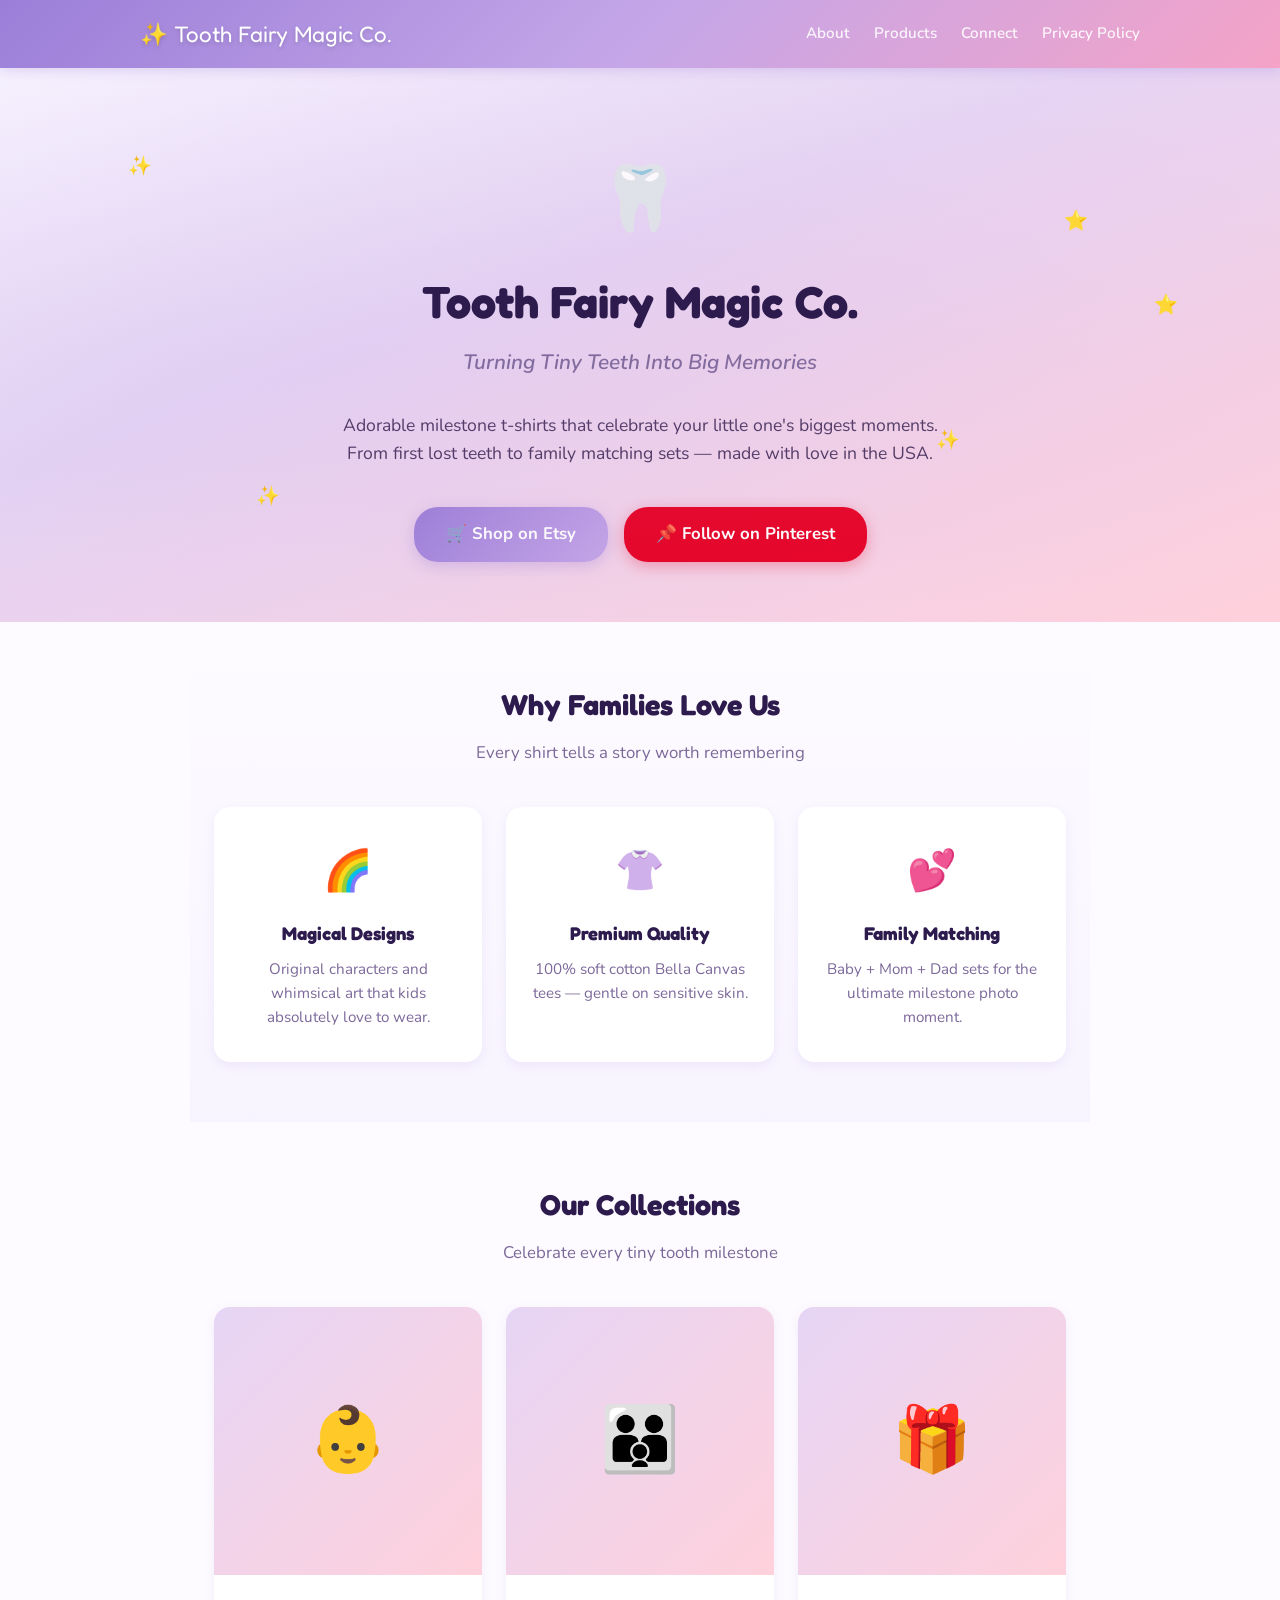
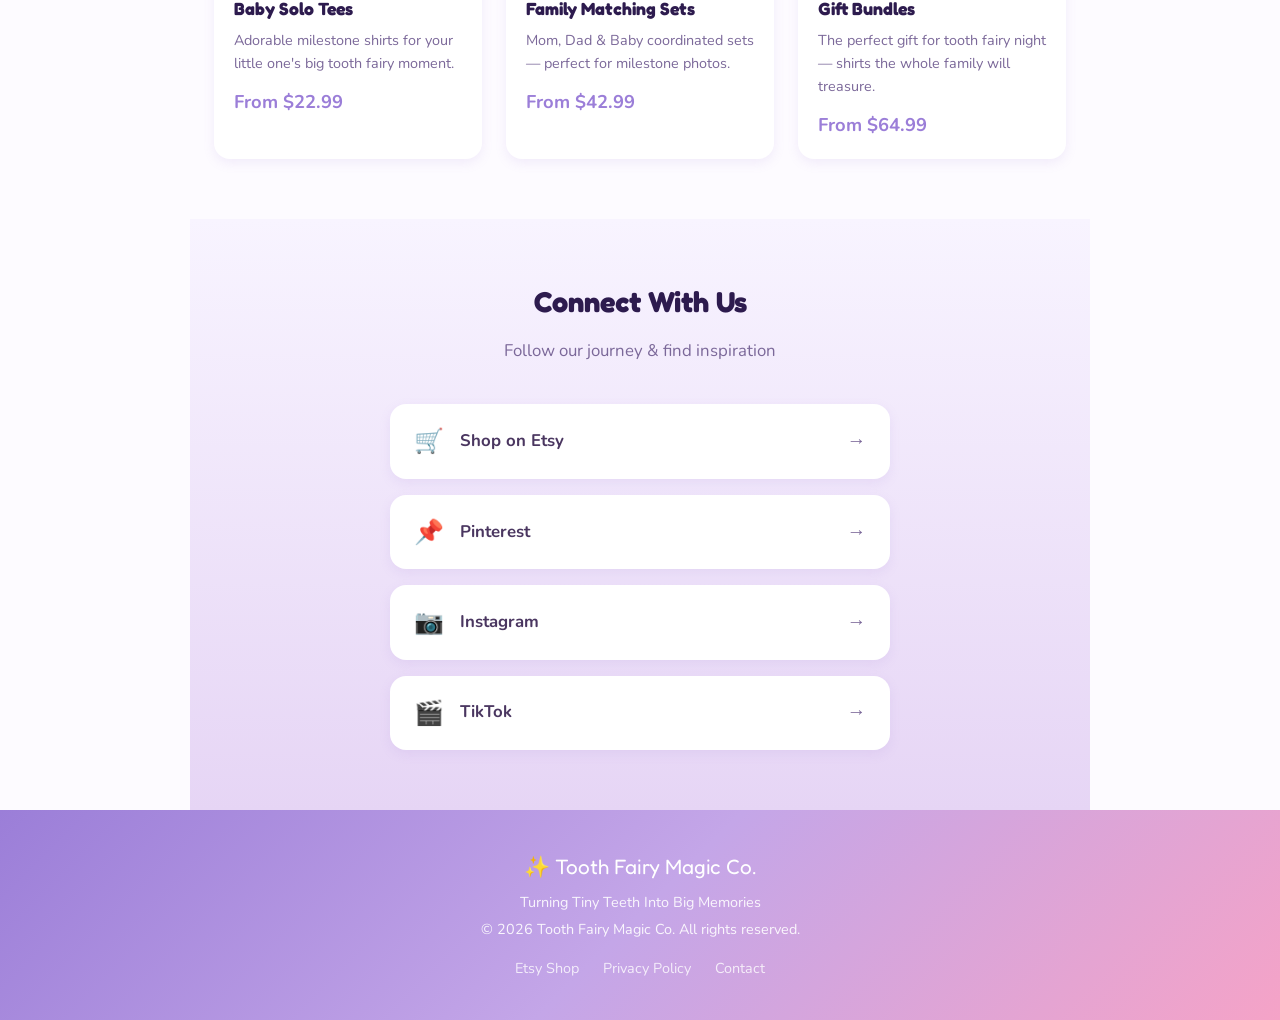
==== index.html @ 68971963 "Initial commit — TFMC website Landing page + privacy policies for Tooth Fairy Magic Co. Used for Pin" ====
<!DOCTYPE html>
<html lang="en">
<head>
  <meta charset="UTF-8">
  <meta name="viewport" content="width=device-width, initial-scale=1.0">
  <title>Tooth Fairy Magic Co. | Turning Tiny Teeth Into Big Memories</title>
  <meta name="description" content="Adorable baby milestone t-shirts for first lost tooth moments. Matching family sets available. Shop on Etsy!">
  <meta name="keywords" content="tooth fairy shirt, baby milestone, first lost tooth, kids t-shirt, matching family shirts">

  <!-- Open Graph for Pinterest & Social -->
  <meta property="og:title" content="Tooth Fairy Magic Co.">
  <meta property="og:description" content="Turning Tiny Teeth Into Big Memories. Adorable milestone t-shirts for babies & families.">
  <meta property="og:type" content="website">
  <meta property="og:url" content="https://victorialozano0.github.io/tooth_fairy_magic_co-app/">

  <!-- Pinterest verification (add your meta tag here when ready) -->
  <!-- <meta name="p:domain_verify" content="YOUR_PINTEREST_CODE"/> -->

  <link rel="preconnect" href="https://fonts.googleapis.com">
  <link rel="preconnect" href="https://fonts.gstatic.com" crossorigin>
  <link href="https://fonts.googleapis.com/css2?family=Fredoka+One&family=Nunito:wght@400;600;700&display=swap" rel="stylesheet">

  <style>
    /* ── VARIABLES ── */
    :root {
      --color-purple-1: #9B7ED8;
      --color-purple-2: #C4A6E8;
      --color-pink-1: #F5A3C7;
      --color-pink-2: #FFD1DC;
      --color-lavender: #E6D5F5;
      --color-mint: #B5EAD7;
      --color-gold: rgba(255, 215, 0, 0.6);
      --color-bg-main: #FDFBFF;
      --color-bg-panel: #F8F4FF;
      --color-text-heading: #2D1B4E;
      --color-text-body: #4A3660;
      --color-text-secondary: #7B6899;
      --shadow-md: 0 4px 12px rgba(155, 126, 216, 0.12);
      --shadow-lg: 0 8px 24px rgba(155, 126, 216, 0.15);
    }

    /* ── RESET & BASE ── */
    * { margin: 0; padding: 0; box-sizing: border-box; }
    html { scroll-behavior: smooth; }
    body {
      font-family: 'Nunito', -apple-system, BlinkMacSystemFont, 'Segoe UI', sans-serif;
      color: var(--color-text-body);
      background-color: var(--color-bg-main);
      line-height: 1.6;
      -webkit-font-smoothing: antialiased;
    }

    /* ── SPARKLE ANIMATION ── */
    @keyframes sparkle {
      0%, 100% { opacity: 0.4; transform: scale(1); }
      50% { opacity: 1; transform: scale(1.3); }
    }
    @keyframes float {
      0%, 100% { transform: translateY(0px); }
      50% { transform: translateY(-8px); }
    }
    @keyframes fadeInUp {
      from { opacity: 0; transform: translateY(30px); }
      to { opacity: 1; transform: translateY(0); }
    }

    /* ── HEADER ── */
    .header {
      background: linear-gradient(135deg, var(--color-purple-1) 0%, var(--color-purple-2) 50%, var(--color-pink-1) 100%);
      padding: 16px 24px;
      position: sticky;
      top: 0;
      z-index: 100;
      box-shadow: 0 2px 12px rgba(155, 126, 216, 0.3);
    }
    .header-inner {
      max-width: 1000px;
      margin: 0 auto;
      display: flex;
      align-items: center;
      justify-content: space-between;
    }
    .logo {
      font-family: 'Fredoka One', cursive;
      font-size: 1.4rem;
      color: white;
      text-decoration: none;
      text-shadow: 0 2px 4px rgba(0, 0, 0, 0.15);
    }
    .nav-links {
      display: flex;
      gap: 24px;
      list-style: none;
    }
    .nav-links a {
      color: rgba(255, 255, 255, 0.9);
      text-decoration: none;
      font-weight: 600;
      font-size: 0.95rem;
      transition: color 0.2s;
    }
    .nav-links a:hover { color: white; }

    /* ── HERO ── */
    .hero {
      background: linear-gradient(160deg, var(--color-bg-panel) 0%, var(--color-lavender) 40%, var(--color-pink-2) 100%);
      text-align: center;
      padding: 80px 24px 60px;
      position: relative;
      overflow: hidden;
    }
    .hero::before {
      content: '';
      position: absolute;
      top: -50%;
      left: -50%;
      width: 200%;
      height: 200%;
      background: radial-gradient(ellipse at 30% 50%, rgba(155, 126, 216, 0.08) 0%, transparent 50%),
                  radial-gradient(ellipse at 70% 50%, rgba(245, 163, 199, 0.08) 0%, transparent 50%);
      pointer-events: none;
    }
    .hero-sparkles {
      position: absolute;
      top: 0;
      left: 0;
      width: 100%;
      height: 100%;
      pointer-events: none;
    }
    .sparkle {
      position: absolute;
      font-size: 1.2rem;
      animation: sparkle 2s ease-in-out infinite;
    }
    .sparkle:nth-child(1) { top: 15%; left: 10%; animation-delay: 0s; }
    .sparkle:nth-child(2) { top: 25%; right: 15%; animation-delay: 0.5s; }
    .sparkle:nth-child(3) { bottom: 20%; left: 20%; animation-delay: 1s; }
    .sparkle:nth-child(4) { top: 40%; right: 8%; animation-delay: 1.5s; }
    .sparkle:nth-child(5) { bottom: 30%; right: 25%; animation-delay: 0.3s; }

    .hero-icon {
      font-size: 4rem;
      animation: float 3s ease-in-out infinite;
      margin-bottom: 16px;
    }
    .hero h1 {
      font-family: 'Fredoka One', cursive;
      font-size: 2.8rem;
      color: var(--color-text-heading);
      margin-bottom: 8px;
      position: relative;
    }
    .hero .tagline {
      font-size: 1.3rem;
      color: var(--color-text-secondary);
      font-weight: 600;
      font-style: italic;
      margin-bottom: 32px;
    }
    .hero p.description {
      font-size: 1.1rem;
      color: var(--color-text-body);
      max-width: 600px;
      margin: 0 auto 40px;
    }

    /* ── BUTTONS ── */
    .btn {
      display: inline-flex;
      align-items: center;
      gap: 8px;
      padding: 14px 32px;
      border-radius: 24px;
      font-family: 'Nunito', sans-serif;
      font-weight: 700;
      font-size: 1.05rem;
      text-decoration: none;
      transition: all 0.25s ease;
      border: none;
      cursor: pointer;
    }
    .btn-primary {
      background: linear-gradient(135deg, var(--color-purple-1) 0%, var(--color-purple-2) 100%);
      color: white;
      box-shadow: 0 4px 15px rgba(155, 126, 216, 0.35);
    }
    .btn-primary:hover {
      transform: translateY(-2px);
      box-shadow: 0 6px 20px rgba(155, 126, 216, 0.45);
    }
    .btn-secondary {
      background: white;
      color: var(--color-purple-1);
      border: 2px solid var(--color-purple-2);
      box-shadow: var(--shadow-md);
    }
    .btn-secondary:hover {
      background: var(--color-bg-panel);
      transform: translateY(-2px);
    }
    .btn-pinterest {
      background: #E60023;
      color: white;
      box-shadow: 0 4px 15px rgba(230, 0, 35, 0.3);
    }
    .btn-pinterest:hover {
      background: #c4001d;
      transform: translateY(-2px);
    }
    .hero-buttons {
      display: flex;
      gap: 16px;
      justify-content: center;
      flex-wrap: wrap;
    }

    /* ── SECTIONS ── */
    .section {
      max-width: 900px;
      margin: 0 auto;
      padding: 60px 24px;
    }
    .section-title {
      font-family: 'Fredoka One', cursive;
      font-size: 1.8rem;
      color: var(--color-text-heading);
      text-align: center;
      margin-bottom: 12px;
    }
    .section-subtitle {
      text-align: center;
      color: var(--color-text-secondary);
      margin-bottom: 40px;
      font-size: 1.05rem;
    }

    /* ── ABOUT ── */
    .about {
      background: linear-gradient(180deg, var(--color-bg-main) 0%, var(--color-bg-panel) 100%);
    }
    .about-content {
      display: grid;
      grid-template-columns: repeat(auto-fit, minmax(250px, 1fr));
      gap: 24px;
    }
    .about-card {
      background: white;
      border-radius: 16px;
      padding: 32px 24px;
      text-align: center;
      box-shadow: var(--shadow-md);
      transition: transform 0.25s ease;
    }
    .about-card:hover { transform: translateY(-4px); }
    .about-card .icon {
      font-size: 2.5rem;
      margin-bottom: 16px;
      display: block;
    }
    .about-card h3 {
      font-family: 'Fredoka One', cursive;
      color: var(--color-text-heading);
      margin-bottom: 8px;
      font-size: 1.15rem;
    }
    .about-card p {
      color: var(--color-text-secondary);
      font-size: 0.95rem;
    }

    /* ── PRODUCTS ── */
    .products { background: var(--color-bg-main); }
    .product-grid {
      display: grid;
      grid-template-columns: repeat(auto-fit, minmax(260px, 1fr));
      gap: 24px;
    }
    .product-card {
      background: white;
      border-radius: 16px;
      overflow: hidden;
      box-shadow: var(--shadow-md);
      transition: all 0.25s ease;
    }
    .product-card:hover {
      transform: translateY(-4px);
      box-shadow: var(--shadow-lg);
    }
    .product-image {
      width: 100%;
      aspect-ratio: 1;
      background: linear-gradient(135deg, var(--color-lavender) 0%, var(--color-pink-2) 100%);
      display: flex;
      align-items: center;
      justify-content: center;
      font-size: 4rem;
    }
    .product-info {
      padding: 20px;
    }
    .product-info h3 {
      font-family: 'Fredoka One', cursive;
      color: var(--color-text-heading);
      margin-bottom: 6px;
      font-size: 1.1rem;
    }
    .product-info p {
      color: var(--color-text-secondary);
      font-size: 0.9rem;
      margin-bottom: 12px;
    }
    .product-price {
      font-weight: 700;
      color: var(--color-purple-1);
      font-size: 1.15rem;
    }

    /* ── LINKS / SOCIAL ── */
    .links {
      background: linear-gradient(180deg, var(--color-bg-panel) 0%, var(--color-lavender) 100%);
    }
    .links-grid {
      display: flex;
      flex-direction: column;
      gap: 16px;
      max-width: 500px;
      margin: 0 auto;
    }
    .link-card {
      display: flex;
      align-items: center;
      gap: 16px;
      background: white;
      padding: 18px 24px;
      border-radius: 16px;
      text-decoration: none;
      color: var(--color-text-body);
      font-weight: 700;
      box-shadow: var(--shadow-md);
      transition: all 0.25s ease;
      font-size: 1.05rem;
    }
    .link-card:hover {
      transform: translateY(-3px) scale(1.01);
      box-shadow: var(--shadow-lg);
    }
    .link-card .link-icon { font-size: 1.5rem; }
    .link-card .link-arrow {
      margin-left: auto;
      color: var(--color-text-secondary);
      font-size: 1.2rem;
    }

    /* ── FOOTER ── */
    .footer {
      background: linear-gradient(135deg, var(--color-purple-1) 0%, var(--color-purple-2) 50%, var(--color-pink-1) 100%);
      color: rgba(255, 255, 255, 0.9);
      text-align: center;
      padding: 40px 24px;
    }
    .footer .logo-footer {
      font-family: 'Fredoka One', cursive;
      font-size: 1.3rem;
      color: white;
      margin-bottom: 8px;
    }
    .footer p { font-size: 0.9rem; margin-bottom: 4px; }
    .footer-links {
      margin-top: 16px;
      display: flex;
      gap: 24px;
      justify-content: center;
    }
    .footer-links a {
      color: rgba(255, 255, 255, 0.8);
      text-decoration: none;
      font-size: 0.9rem;
      transition: color 0.2s;
    }
    .footer-links a:hover { color: white; }

    /* ── RESPONSIVE ── */
    @media (max-width: 768px) {
      .hero h1 { font-size: 2rem; }
      .hero .tagline { font-size: 1.1rem; }
      .hero { padding: 60px 20px 40px; }
      .section { padding: 40px 20px; }
      .nav-links { gap: 16px; }
      .nav-links a { font-size: 0.85rem; }
      .logo { font-size: 1.15rem; }
      .hero-buttons { flex-direction: column; align-items: center; }
    }
    @media (max-width: 480px) {
      .hero h1 { font-size: 1.6rem; }
      .nav-links { display: none; }
      .section-title { font-size: 1.5rem; }
    }
  </style>
</head>
<body>

  <!-- HEADER -->
  <header class="header">
    <div class="header-inner">
      <a href="#" class="logo">&#10024; Tooth Fairy Magic Co.</a>
      <nav>
        <ul class="nav-links">
          <li><a href="#about">About</a></li>
          <li><a href="#products">Products</a></li>
          <li><a href="#links">Connect</a></li>
          <li><a href="privacy-policy.html">Privacy Policy</a></li>
        </ul>
      </nav>
    </div>
  </header>

  <!-- HERO -->
  <section class="hero">
    <div class="hero-sparkles">
      <span class="sparkle">&#10024;</span>
      <span class="sparkle">&#11088;</span>
      <span class="sparkle">&#10024;</span>
      <span class="sparkle">&#11088;</span>
      <span class="sparkle">&#10024;</span>
    </div>
    <div class="hero-icon">&#129463;</div>
    <h1>Tooth Fairy Magic Co.</h1>
    <p class="tagline">Turning Tiny Teeth Into Big Memories</p>
    <p class="description">
      Adorable milestone t-shirts that celebrate your little one's biggest moments.
      From first lost teeth to family matching sets &mdash; made with love in the USA.
    </p>
    <div class="hero-buttons">
      <a href="https://www.etsy.com/shop/ToothFairyMagicCo" target="_blank" rel="noopener" class="btn btn-primary">
        &#128722; Shop on Etsy
      </a>
      <a href="https://www.pinterest.com/toothfairymagic/" target="_blank" rel="noopener" class="btn btn-pinterest">
        &#128204; Follow on Pinterest
      </a>
    </div>
  </section>

  <!-- ABOUT -->
  <section id="about" class="section about">
    <h2 class="section-title">Why Families Love Us</h2>
    <p class="section-subtitle">Every shirt tells a story worth remembering</p>
    <div class="about-content">
      <div class="about-card">
        <span class="icon">&#127752;</span>
        <h3>Magical Designs</h3>
        <p>Original characters and whimsical art that kids absolutely love to wear.</p>
      </div>
      <div class="about-card">
        <span class="icon">&#128090;</span>
        <h3>Premium Quality</h3>
        <p>100% soft cotton Bella Canvas tees &mdash; gentle on sensitive skin.</p>
      </div>
      <div class="about-card">
        <span class="icon">&#128149;</span>
        <h3>Family Matching</h3>
        <p>Baby + Mom + Dad sets for the ultimate milestone photo moment.</p>
      </div>
    </div>
  </section>

  <!-- PRODUCTS -->
  <section id="products" class="section products">
    <h2 class="section-title">Our Collections</h2>
    <p class="section-subtitle">Celebrate every tiny tooth milestone</p>
    <div class="product-grid">
      <div class="product-card">
        <div class="product-image">&#128118;</div>
        <div class="product-info">
          <h3>Baby Solo Tees</h3>
          <p>Adorable milestone shirts for your little one's big tooth fairy moment.</p>
          <span class="product-price">From $22.99</span>
        </div>
      </div>
      <div class="product-card">
        <div class="product-image">&#128106;</div>
        <div class="product-info">
          <h3>Family Matching Sets</h3>
          <p>Mom, Dad & Baby coordinated sets &mdash; perfect for milestone photos.</p>
          <span class="product-price">From $42.99</span>
        </div>
      </div>
      <div class="product-card">
        <div class="product-image">&#127873;</div>
        <div class="product-info">
          <h3>Gift Bundles</h3>
          <p>The perfect gift for tooth fairy night &mdash; shirts the whole family will treasure.</p>
          <span class="product-price">From $64.99</span>
        </div>
      </div>
    </div>
  </section>

  <!-- LINKS -->
  <section id="links" class="section links">
    <h2 class="section-title">Connect With Us</h2>
    <p class="section-subtitle">Follow our journey &amp; find inspiration</p>
    <div class="links-grid">
      <a href="https://www.etsy.com/shop/ToothFairyMagicCo" target="_blank" rel="noopener" class="link-card">
        <span class="link-icon">&#128722;</span>
        Shop on Etsy
        <span class="link-arrow">&rarr;</span>
      </a>
      <a href="https://www.pinterest.com/toothfairymagic/" target="_blank" rel="noopener" class="link-card">
        <span class="link-icon">&#128204;</span>
        Pinterest
        <span class="link-arrow">&rarr;</span>
      </a>
      <a href="https://www.instagram.com/toothfairymagicco/" target="_blank" rel="noopener" class="link-card">
        <span class="link-icon">&#128247;</span>
        Instagram
        <span class="link-arrow">&rarr;</span>
      </a>
      <a href="https://www.tiktok.com/@toothfairymagicco" target="_blank" rel="noopener" class="link-card">
        <span class="link-icon">&#127916;</span>
        TikTok
        <span class="link-arrow">&rarr;</span>
      </a>
    </div>
  </section>

  <!-- FOOTER -->
  <footer class="footer">
    <div class="logo-footer">&#10024; Tooth Fairy Magic Co.</div>
    <p>Turning Tiny Teeth Into Big Memories</p>
    <p>&copy; 2026 Tooth Fairy Magic Co. All rights reserved.</p>
    <div class="footer-links">
      <a href="https://www.etsy.com/shop/ToothFairyMagicCo" target="_blank" rel="noopener">Etsy Shop</a>
      <a href="privacy-policy.html">Privacy Policy</a>
      <a href="mailto:toothfairymagicco@gmail.com">Contact</a>
    </div>
  </footer>

</body>
</html>
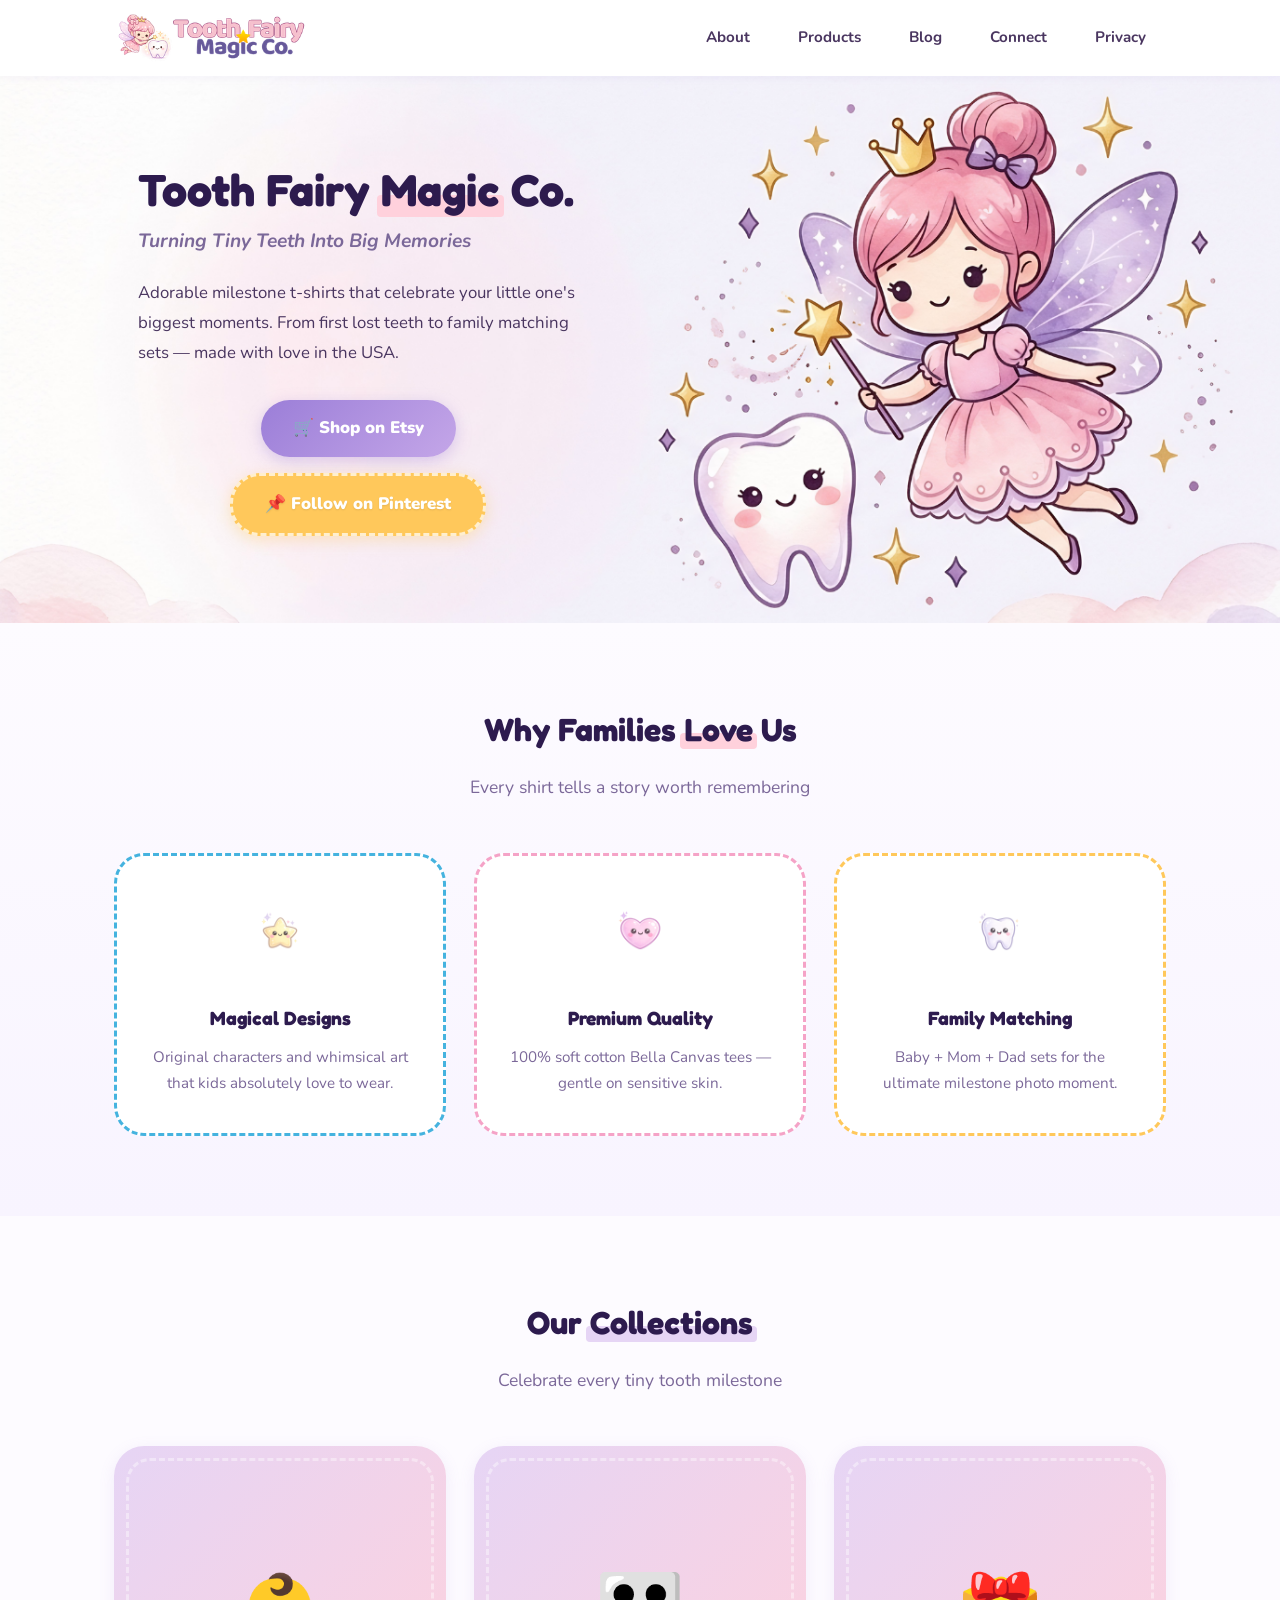
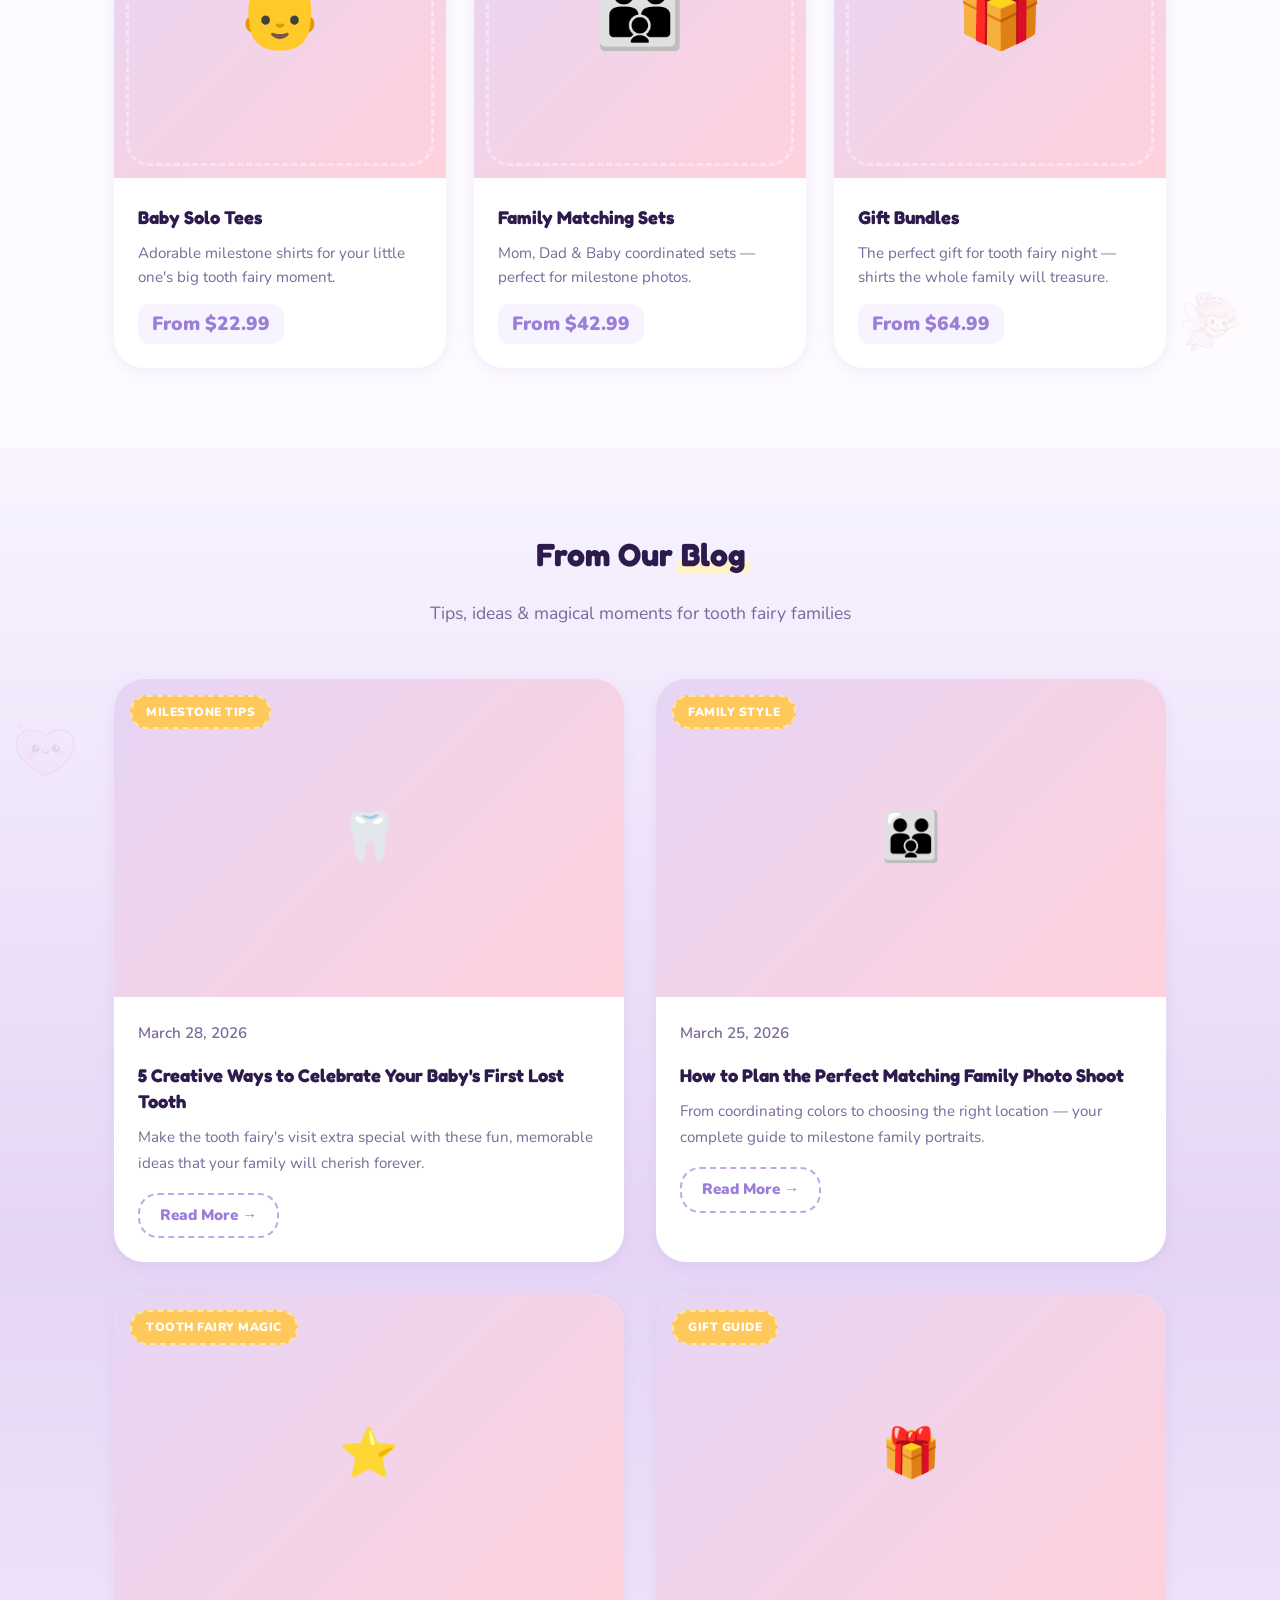
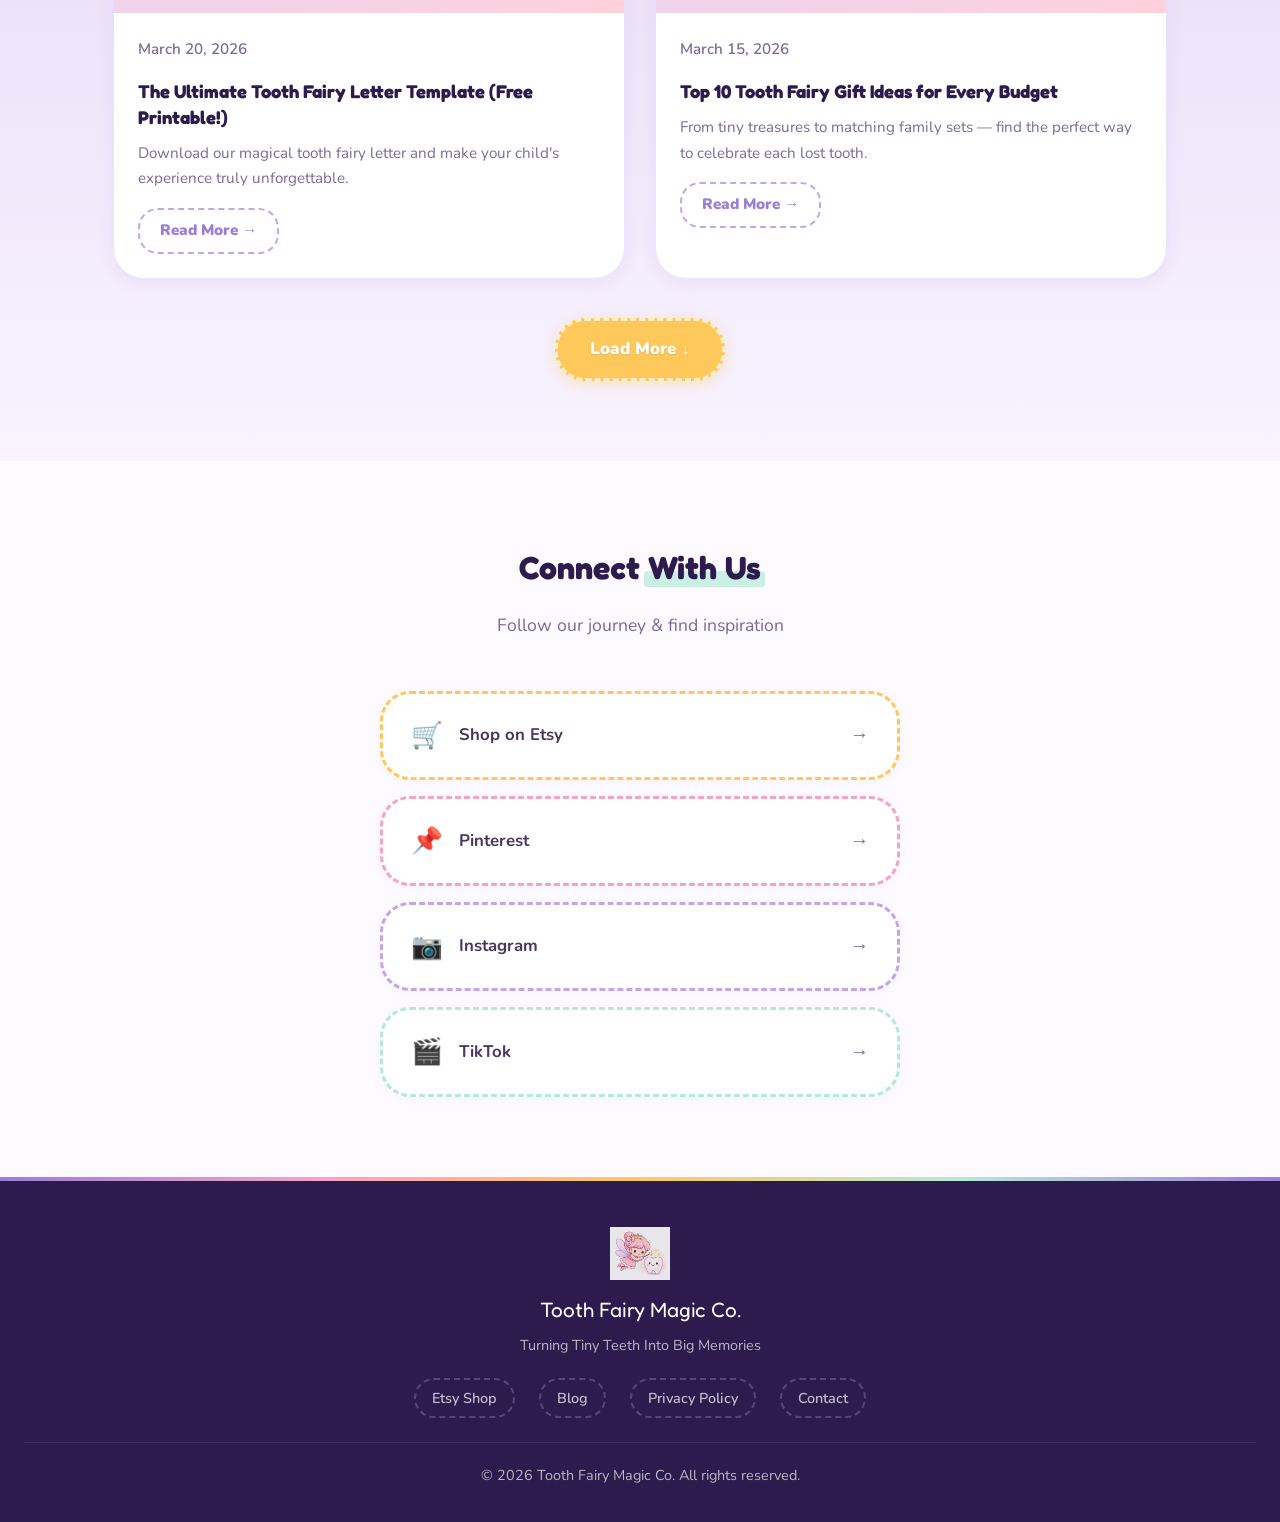
==== commit 65075fc7: "feat: rediseño v3 estilo LittleDino + blog + imágenes de marca - Hero banner kawaii generado con Gem" ====
--- a/index.html
+++ b/index.html
@@ -11,174 +11,254 @@
   <meta property="og:title" content="Tooth Fairy Magic Co.">
   <meta property="og:description" content="Turning Tiny Teeth Into Big Memories. Adorable milestone t-shirts for babies & families.">
   <meta property="og:type" content="website">
-  <meta property="og:url" content="https://victorialozano0.github.io/tooth_fairy_magic_co-app/">
+  <meta property="og:url" content="https://toothfairymagicco.github.io">
 
   <!-- Pinterest verification (add your meta tag here when ready) -->
   <!-- <meta name="p:domain_verify" content="YOUR_PINTEREST_CODE"/> -->
 
   <link rel="preconnect" href="https://fonts.googleapis.com">
   <link rel="preconnect" href="https://fonts.gstatic.com" crossorigin>
-  <link href="https://fonts.googleapis.com/css2?family=Fredoka+One&family=Nunito:wght@400;600;700&display=swap" rel="stylesheet">
+  <link href="https://fonts.googleapis.com/css2?family=Fredoka+One&family=Nunito:wght@400;600;700;900&display=swap" rel="stylesheet">
 
   <style>
-    /* ── VARIABLES ── */
+    /* ══════════════════════════════════════
+       VARIABLES
+    ══════════════════════════════════════ */
     :root {
       --color-purple-1: #9B7ED8;
       --color-purple-2: #C4A6E8;
+      --color-purple-light: #E6D5F5;
       --color-pink-1: #F5A3C7;
       --color-pink-2: #FFD1DC;
+      --color-pink-soft: #FFF0F5;
       --color-lavender: #E6D5F5;
       --color-mint: #B5EAD7;
-      --color-gold: rgba(255, 215, 0, 0.6);
+      --color-gold: #FFD700;
+      --color-gold-soft: #FFF3C4;
+      --color-yellow: #FFC85B;
+      --color-blue-soft: #45B3DF;
       --color-bg-main: #FDFBFF;
       --color-bg-panel: #F8F4FF;
       --color-text-heading: #2D1B4E;
       --color-text-body: #4A3660;
       --color-text-secondary: #7B6899;
-      --shadow-md: 0 4px 12px rgba(155, 126, 216, 0.12);
-      --shadow-lg: 0 8px 24px rgba(155, 126, 216, 0.15);
-    }
-
-    /* ── RESET & BASE ── */
+      --color-white: #ffffff;
+      --shadow-sm: 0 2px 8px rgba(155, 126, 216, 0.08);
+      --shadow-md: 0 4px 16px rgba(155, 126, 216, 0.12);
+      --shadow-lg: 0 8px 32px rgba(155, 126, 216, 0.18);
+      --radius-sm: 16px;
+      --radius-md: 24px;
+      --radius-lg: 30px;
+      --container: 1100px;
+      --transition: all 0.35s ease;
+    }
+
+    /* ══════════════════════════════════════
+       RESET & BASE
+    ══════════════════════════════════════ */
     * { margin: 0; padding: 0; box-sizing: border-box; }
     html { scroll-behavior: smooth; }
     body {
       font-family: 'Nunito', -apple-system, BlinkMacSystemFont, 'Segoe UI', sans-serif;
       color: var(--color-text-body);
       background-color: var(--color-bg-main);
-      line-height: 1.6;
+      line-height: 1.7;
       -webkit-font-smoothing: antialiased;
-    }
-
-    /* ── SPARKLE ANIMATION ── */
+      overflow-x: hidden;
+    }
+    img { max-width: 100%; height: auto; display: block; }
+    a { text-decoration: none; }
+
+    /* ══════════════════════════════════════
+       ANIMATIONS
+    ══════════════════════════════════════ */
     @keyframes sparkle {
-      0%, 100% { opacity: 0.4; transform: scale(1); }
-      50% { opacity: 1; transform: scale(1.3); }
+      0%, 100% { opacity: 0.3; transform: scale(1) rotate(0deg); }
+      50% { opacity: 1; transform: scale(1.4) rotate(15deg); }
     }
     @keyframes float {
       0%, 100% { transform: translateY(0px); }
-      50% { transform: translateY(-8px); }
+      50% { transform: translateY(-12px); }
+    }
+    @keyframes floatSlow {
+      0%, 100% { transform: translateY(0px) rotate(0deg); }
+      50% { transform: translateY(-20px) rotate(5deg); }
     }
     @keyframes fadeInUp {
-      from { opacity: 0; transform: translateY(30px); }
+      from { opacity: 0; transform: translateY(40px); }
       to { opacity: 1; transform: translateY(0); }
     }
-
-    /* ── HEADER ── */
+    @keyframes dashedRotate {
+      0% { stroke-dashoffset: 0; }
+      100% { stroke-dashoffset: -1000; }
+    }
+    @keyframes gentlePulse {
+      0%, 100% { transform: scale(1); }
+      50% { transform: scale(1.05); }
+    }
+
+    /* ══════════════════════════════════════
+       DASHED BORDER UTILITY (LittleDino style)
+    ══════════════════════════════════════ */
+    .dashed-border {
+      border: 3px dashed var(--color-purple-2);
+      border-radius: var(--radius-lg);
+    }
+    .dashed-border--pink { border-color: var(--color-pink-1); }
+    .dashed-border--gold { border-color: var(--color-yellow); }
+    .dashed-border--mint { border-color: var(--color-mint); }
+    .dashed-border--blue { border-color: var(--color-blue-soft); }
+
+    /* ══════════════════════════════════════
+       DECORATIVE FLOATING ELEMENTS
+    ══════════════════════════════════════ */
+    .floating-decor {
+      position: absolute;
+      pointer-events: none;
+      z-index: 1;
+      opacity: 0.15;
+    }
+    .floating-decor img {
+      width: 100%;
+      height: 100%;
+      object-fit: contain;
+    }
+
+    /* ══════════════════════════════════════
+       HEADER & NAV
+    ══════════════════════════════════════ */
     .header {
-      background: linear-gradient(135deg, var(--color-purple-1) 0%, var(--color-purple-2) 50%, var(--color-pink-1) 100%);
-      padding: 16px 24px;
+      background: var(--color-white);
+      padding: 0;
       position: sticky;
       top: 0;
       z-index: 100;
-      box-shadow: 0 2px 12px rgba(155, 126, 216, 0.3);
+      box-shadow: var(--shadow-sm);
     }
     .header-inner {
-      max-width: 1000px;
+      max-width: var(--container);
       margin: 0 auto;
       display: flex;
       align-items: center;
       justify-content: space-between;
-    }
-    .logo {
-      font-family: 'Fredoka One', cursive;
-      font-size: 1.4rem;
-      color: white;
+      padding: 12px 24px;
+    }
+    .logo-link {
+      display: flex;
+      align-items: center;
       text-decoration: none;
-      text-shadow: 0 2px 4px rgba(0, 0, 0, 0.15);
+    }
+    .logo-header-img {
+      height: 52px;
+      width: auto;
+      object-fit: contain;
     }
     .nav-links {
       display: flex;
-      gap: 24px;
+      gap: 8px;
       list-style: none;
+      align-items: center;
     }
     .nav-links a {
-      color: rgba(255, 255, 255, 0.9);
-      text-decoration: none;
-      font-weight: 600;
+      color: var(--color-text-body);
+      font-weight: 700;
       font-size: 0.95rem;
-      transition: color 0.2s;
-    }
-    .nav-links a:hover { color: white; }
-
-    /* ── HERO ── */
+      padding: 8px 18px;
+      border-radius: 20px;
+      border: 2px dashed transparent;
+      transition: var(--transition);
+    }
+    .nav-links a:hover {
+      color: var(--color-purple-1);
+      border-color: var(--color-purple-2);
+      background: var(--color-bg-panel);
+    }
+    .nav-links a.active {
+      color: var(--color-purple-1);
+      border-color: var(--color-purple-2);
+      background: var(--color-bg-panel);
+    }
+
+    /* Mobile menu toggle */
+    .menu-toggle {
+      display: none;
+      background: none;
+      border: none;
+      font-size: 1.6rem;
+      cursor: pointer;
+      color: var(--color-text-heading);
+      padding: 8px;
+    }
+
+    /* ══════════════════════════════════════
+       HERO — Banner con imagen asimétrica
+    ══════════════════════════════════════ */
     .hero {
-      background: linear-gradient(160deg, var(--color-bg-panel) 0%, var(--color-lavender) 40%, var(--color-pink-2) 100%);
-      text-align: center;
-      padding: 80px 24px 60px;
       position: relative;
       overflow: hidden;
     }
-    .hero::before {
-      content: '';
-      position: absolute;
-      top: -50%;
-      left: -50%;
-      width: 200%;
-      height: 200%;
-      background: radial-gradient(ellipse at 30% 50%, rgba(155, 126, 216, 0.08) 0%, transparent 50%),
-                  radial-gradient(ellipse at 70% 50%, rgba(245, 163, 199, 0.08) 0%, transparent 50%);
-      pointer-events: none;
-    }
-    .hero-sparkles {
+    .hero-banner-img {
+      width: 100%;
+      height: auto;
+      display: block;
+    }
+    .hero-content {
       position: absolute;
       top: 0;
       left: 0;
       width: 100%;
       height: 100%;
-      pointer-events: none;
-    }
-    .sparkle {
-      position: absolute;
-      font-size: 1.2rem;
-      animation: sparkle 2s ease-in-out infinite;
-    }
-    .sparkle:nth-child(1) { top: 15%; left: 10%; animation-delay: 0s; }
-    .sparkle:nth-child(2) { top: 25%; right: 15%; animation-delay: 0.5s; }
-    .sparkle:nth-child(3) { bottom: 20%; left: 20%; animation-delay: 1s; }
-    .sparkle:nth-child(4) { top: 40%; right: 8%; animation-delay: 1.5s; }
-    .sparkle:nth-child(5) { bottom: 30%; right: 25%; animation-delay: 0.3s; }
-
-    .hero-icon {
-      font-size: 4rem;
-      animation: float 3s ease-in-out infinite;
-      margin-bottom: 16px;
+      display: flex;
+      align-items: center;
+      z-index: 2;
+    }
+    .hero-content-inner {
+      max-width: var(--container);
+      margin: 0 auto;
+      padding: 40px 24px 40px 48px;
+      width: 100%;
+    }
+    .hero-text {
+      max-width: 440px;
     }
     .hero h1 {
       font-family: 'Fredoka One', cursive;
       font-size: 2.8rem;
       color: var(--color-text-heading);
       margin-bottom: 8px;
-      position: relative;
+      line-height: 1.2;
     }
     .hero .tagline {
-      font-size: 1.3rem;
+      font-size: 1.2rem;
       color: var(--color-text-secondary);
-      font-weight: 600;
+      font-weight: 700;
       font-style: italic;
+      margin-bottom: 20px;
+    }
+    .hero p.description {
+      font-size: 1.05rem;
+      color: var(--color-text-body);
       margin-bottom: 32px;
-    }
-    .hero p.description {
-      font-size: 1.1rem;
-      color: var(--color-text-body);
-      max-width: 600px;
-      margin: 0 auto 40px;
-    }
-
-    /* ── BUTTONS ── */
+      line-height: 1.8;
+    }
+
+    /* ══════════════════════════════════════
+       BUTTONS (LittleDino dashed style)
+    ══════════════════════════════════════ */
     .btn {
       display: inline-flex;
       align-items: center;
       gap: 8px;
       padding: 14px 32px;
-      border-radius: 24px;
+      border-radius: var(--radius-lg);
       font-family: 'Nunito', sans-serif;
-      font-weight: 700;
+      font-weight: 900;
       font-size: 1.05rem;
       text-decoration: none;
-      transition: all 0.25s ease;
+      transition: var(--transition);
       border: none;
       cursor: pointer;
+      position: relative;
     }
     .btn-primary {
       background: linear-gradient(135deg, var(--color-purple-1) 0%, var(--color-purple-2) 100%);
@@ -186,18 +266,31 @@
       box-shadow: 0 4px 15px rgba(155, 126, 216, 0.35);
     }
     .btn-primary:hover {
-      transform: translateY(-2px);
-      box-shadow: 0 6px 20px rgba(155, 126, 216, 0.45);
-    }
-    .btn-secondary {
-      background: white;
+      transform: translateY(-3px);
+      box-shadow: 0 8px 25px rgba(155, 126, 216, 0.45);
+    }
+    .btn-primary:active {
+      transform: translateY(-1px);
+    }
+    .btn-dashed {
+      background: var(--color-yellow);
+      color: var(--color-white);
+      border: 3px dashed rgba(255, 255, 255, 0.7);
+      box-shadow: 0 4px 15px rgba(255, 200, 91, 0.35);
+      text-shadow: 0 1px 2px rgba(0,0,0,0.1);
+    }
+    .btn-dashed:hover {
+      transform: translateY(-3px);
+      box-shadow: 0 8px 25px rgba(255, 200, 91, 0.45);
+    }
+    .btn-outline {
+      background: var(--color-white);
       color: var(--color-purple-1);
-      border: 2px solid var(--color-purple-2);
-      box-shadow: var(--shadow-md);
-    }
-    .btn-secondary:hover {
+      border: 3px dashed var(--color-purple-2);
+    }
+    .btn-outline:hover {
       background: var(--color-bg-panel);
-      transform: translateY(-2px);
+      transform: translateY(-3px);
     }
     .btn-pinterest {
       background: #E60023;
@@ -206,7 +299,7 @@
     }
     .btn-pinterest:hover {
       background: #c4001d;
-      transform: translateY(-2px);
+      transform: translateY(-3px);
     }
     .hero-buttons {
       display: flex;
@@ -215,76 +308,146 @@
       flex-wrap: wrap;
     }
 
-    /* ── SECTIONS ── */
+    /* ══════════════════════════════════════
+       SECTIONS
+    ══════════════════════════════════════ */
     .section {
-      max-width: 900px;
+      max-width: var(--container);
       margin: 0 auto;
-      padding: 60px 24px;
+      padding: 80px 24px;
+      position: relative;
+    }
+    .section-header {
+      text-align: center;
+      margin-bottom: 50px;
     }
     .section-title {
       font-family: 'Fredoka One', cursive;
-      font-size: 1.8rem;
+      font-size: 2rem;
       color: var(--color-text-heading);
-      text-align: center;
-      margin-bottom: 12px;
+      margin-bottom: 8px;
+      position: relative;
+      display: inline-block;
+    }
+
+    /* ══════════════════════════════════════
+       HIGHLIGHT — Scroll-triggered underline
+       (estilo LittleDino con animación al scroll)
+    ══════════════════════════════════════ */
+    .highlight {
+      position: relative;
+      display: inline;
+      z-index: 1;
+    }
+    .highlight::before {
+      content: '';
+      position: absolute;
+      bottom: 0;
+      left: -4px;
+      height: 40%;
+      width: 0;
+      border-radius: 4px;
+      background: var(--color-pink-2);
+      z-index: -1;
+      transition: width 0s;
+    }
+    /* Colores rotativos por seccion */
+    .highlight--pink::before { background: var(--color-pink-2); }
+    .highlight--purple::before { background: var(--color-lavender); }
+    .highlight--yellow::before { background: var(--color-gold-soft); }
+    .highlight--mint::before { background: rgba(181, 234, 215, 0.7); }
+
+    /* Cuando es visible en viewport → animar el width */
+    .highlight.visible::before {
+      width: calc(100% + 8px);
+      transition: width 0.8s cubic-bezier(0.22, 0.61, 0.36, 1);
     }
     .section-subtitle {
-      text-align: center;
       color: var(--color-text-secondary);
-      margin-bottom: 40px;
-      font-size: 1.05rem;
-    }
-
-    /* ── ABOUT ── */
-    .about {
+      font-size: 1.1rem;
+      margin-top: 8px;
+    }
+
+    /* ══════════════════════════════════════
+       ABOUT — Dashed border cards
+    ══════════════════════════════════════ */
+    .about-bg {
       background: linear-gradient(180deg, var(--color-bg-main) 0%, var(--color-bg-panel) 100%);
+      position: relative;
     }
     .about-content {
       display: grid;
-      grid-template-columns: repeat(auto-fit, minmax(250px, 1fr));
-      gap: 24px;
+      grid-template-columns: repeat(3, 1fr);
+      gap: 28px;
     }
     .about-card {
       background: white;
-      border-radius: 16px;
-      padding: 32px 24px;
+      border-radius: var(--radius-lg);
+      padding: 36px 28px;
       text-align: center;
-      box-shadow: var(--shadow-md);
-      transition: transform 0.25s ease;
-    }
-    .about-card:hover { transform: translateY(-4px); }
-    .about-card .icon {
-      font-size: 2.5rem;
+      transition: var(--transition);
+      position: relative;
+    }
+    .about-card:nth-child(1) { border: 3px dashed var(--color-blue-soft); }
+    .about-card:nth-child(2) { border: 3px dashed var(--color-pink-1); }
+    .about-card:nth-child(3) { border: 3px dashed var(--color-yellow); }
+
+    .about-card:hover {
+      transform: translateY(-8px);
+      box-shadow: var(--shadow-lg);
+    }
+    .about-card .card-icon {
+      width: 90px;
+      height: 90px;
+      margin: 0 auto 20px;
+      object-fit: contain;
+    }
+    .about-card .card-emoji {
+      font-size: 3rem;
       margin-bottom: 16px;
       display: block;
     }
     .about-card h3 {
       font-family: 'Fredoka One', cursive;
       color: var(--color-text-heading);
-      margin-bottom: 8px;
-      font-size: 1.15rem;
+      margin-bottom: 10px;
+      font-size: 1.2rem;
     }
     .about-card p {
       color: var(--color-text-secondary);
       font-size: 0.95rem;
-    }
-
-    /* ── PRODUCTS ── */
-    .products { background: var(--color-bg-main); }
+      line-height: 1.7;
+    }
+
+    /* ══════════════════════════════════════
+       PRODUCTS
+    ══════════════════════════════════════ */
+    .products-bg {
+      background: var(--color-bg-main);
+      position: relative;
+    }
+    .products-bg .decor-right {
+      position: absolute;
+      right: 0;
+      bottom: 10%;
+      width: 120px;
+      opacity: 0.12;
+      animation: floatSlow 9s ease-in-out infinite;
+    }
     .product-grid {
       display: grid;
-      grid-template-columns: repeat(auto-fit, minmax(260px, 1fr));
-      gap: 24px;
+      grid-template-columns: repeat(3, 1fr);
+      gap: 28px;
     }
     .product-card {
       background: white;
-      border-radius: 16px;
+      border-radius: var(--radius-lg);
       overflow: hidden;
       box-shadow: var(--shadow-md);
-      transition: all 0.25s ease;
+      transition: var(--transition);
     }
     .product-card:hover {
-      transform: translateY(-4px);
+      transform: translateY(-8px);
       box-shadow: var(--shadow-lg);
     }
     .product-image {
@@ -294,37 +457,158 @@
       display: flex;
       align-items: center;
       justify-content: center;
-      font-size: 4rem;
+      font-size: 4.5rem;
+      position: relative;
+      overflow: hidden;
+    }
+    .product-image::after {
+      content: '';
+      position: absolute;
+      inset: 12px;
+      border: 3px dashed rgba(255,255,255,0.4);
+      border-radius: var(--radius-md);
+      pointer-events: none;
     }
     .product-info {
-      padding: 20px;
+      padding: 24px;
     }
     .product-info h3 {
       font-family: 'Fredoka One', cursive;
       color: var(--color-text-heading);
-      margin-bottom: 6px;
-      font-size: 1.1rem;
+      margin-bottom: 8px;
+      font-size: 1.15rem;
     }
     .product-info p {
       color: var(--color-text-secondary);
-      font-size: 0.9rem;
-      margin-bottom: 12px;
+      font-size: 0.95rem;
+      margin-bottom: 14px;
+      line-height: 1.6;
     }
     .product-price {
-      font-weight: 700;
+      display: inline-block;
+      font-weight: 900;
       color: var(--color-purple-1);
+      font-size: 1.2rem;
+      background: var(--color-bg-panel);
+      padding: 4px 14px;
+      border-radius: 12px;
+    }
+
+    /* ══════════════════════════════════════
+       BLOG — 2 Column Grid
+    ══════════════════════════════════════ */
+    .blog-bg {
+      background: linear-gradient(180deg, var(--color-bg-panel) 0%, var(--color-lavender) 50%, var(--color-bg-panel) 100%);
+      position: relative;
+    }
+    .blog-bg .decor-left {
+      position: absolute;
+      left: 0;
+      top: 15%;
+      width: 90px;
+      opacity: 0.12;
+      animation: floatSlow 7s ease-in-out 1s infinite;
+    }
+    .blog-grid {
+      display: grid;
+      grid-template-columns: repeat(2, 1fr);
+      gap: 32px;
+    }
+    .blog-card {
+      background: white;
+      border-radius: var(--radius-lg);
+      overflow: hidden;
+      box-shadow: var(--shadow-md);
+      transition: var(--transition);
+    }
+    .blog-card:hover {
+      transform: translateY(-6px);
+      box-shadow: var(--shadow-lg);
+    }
+    .blog-card-image {
+      width: 100%;
+      aspect-ratio: 16/10;
+      background: linear-gradient(135deg, var(--color-lavender) 0%, var(--color-pink-2) 100%);
+      display: flex;
+      align-items: center;
+      justify-content: center;
+      font-size: 3rem;
+      position: relative;
+      overflow: hidden;
+    }
+    .blog-card-image img {
+      width: 100%;
+      height: 100%;
+      object-fit: cover;
+    }
+    .blog-card-category {
+      position: absolute;
+      top: 16px;
+      left: 16px;
+      background: var(--color-yellow);
+      color: white;
+      font-weight: 900;
+      font-size: 0.75rem;
+      padding: 5px 14px;
+      border-radius: 20px;
+      border: 2px dashed rgba(255,255,255,0.5);
+      text-transform: uppercase;
+      letter-spacing: 0.5px;
+    }
+    .blog-card-body {
+      padding: 24px;
+    }
+    .blog-card-date {
+      color: var(--color-text-secondary);
+      font-size: 0.85rem;
+      font-weight: 600;
+      margin-bottom: 8px;
+    }
+    .blog-card-body h3 {
+      font-family: 'Fredoka One', cursive;
+      color: var(--color-text-heading);
       font-size: 1.15rem;
-    }
-
-    /* ── LINKS / SOCIAL ── */
-    .links {
-      background: linear-gradient(180deg, var(--color-bg-panel) 0%, var(--color-lavender) 100%);
+      margin-bottom: 10px;
+      line-height: 1.4;
+    }
+    .blog-card-body p {
+      color: var(--color-text-secondary);
+      font-size: 0.95rem;
+      line-height: 1.7;
+      margin-bottom: 16px;
+    }
+    .blog-card-link {
+      display: inline-flex;
+      align-items: center;
+      gap: 6px;
+      color: var(--color-purple-1);
+      font-weight: 900;
+      font-size: 0.95rem;
+      border: 2px dashed var(--color-purple-2);
+      padding: 8px 20px;
+      border-radius: 20px;
+      transition: var(--transition);
+    }
+    .blog-card-link:hover {
+      background: var(--color-bg-panel);
+      color: var(--color-text-heading);
+    }
+    .blog-more {
+      text-align: center;
+      margin-top: 40px;
+    }
+
+    /* ══════════════════════════════════════
+       LINKS / SOCIAL
+    ══════════════════════════════════════ */
+    .links-bg {
+      background: var(--color-bg-main);
     }
     .links-grid {
       display: flex;
       flex-direction: column;
       gap: 16px;
-      max-width: 500px;
+      max-width: 520px;
       margin: 0 auto;
     }
     .link-card {
@@ -332,209 +616,405 @@
       align-items: center;
       gap: 16px;
       background: white;
-      padding: 18px 24px;
-      border-radius: 16px;
+      padding: 20px 28px;
+      border-radius: var(--radius-lg);
       text-decoration: none;
       color: var(--color-text-body);
       font-weight: 700;
-      box-shadow: var(--shadow-md);
-      transition: all 0.25s ease;
+      box-shadow: var(--shadow-sm);
+      transition: var(--transition);
       font-size: 1.05rem;
-    }
+      border: 3px dashed transparent;
+    }
+    .link-card:nth-child(1) { border-color: var(--color-yellow); }
+    .link-card:nth-child(2) { border-color: var(--color-pink-1); }
+    .link-card:nth-child(3) { border-color: var(--color-purple-2); }
+    .link-card:nth-child(4) { border-color: var(--color-mint); }
+
     .link-card:hover {
-      transform: translateY(-3px) scale(1.01);
+      transform: translateY(-4px) scale(1.01);
       box-shadow: var(--shadow-lg);
     }
-    .link-card .link-icon { font-size: 1.5rem; }
+    .link-card .link-icon { font-size: 1.6rem; }
     .link-card .link-arrow {
       margin-left: auto;
       color: var(--color-text-secondary);
       font-size: 1.2rem;
-    }
-
-    /* ── FOOTER ── */
+      transition: var(--transition);
+    }
+    .link-card:hover .link-arrow {
+      transform: translateX(4px);
+      color: var(--color-purple-1);
+    }
+
+    /* ══════════════════════════════════════
+       FOOTER
+    ══════════════════════════════════════ */
     .footer {
-      background: linear-gradient(135deg, var(--color-purple-1) 0%, var(--color-purple-2) 50%, var(--color-pink-1) 100%);
-      color: rgba(255, 255, 255, 0.9);
+      background: var(--color-text-heading);
+      color: rgba(255, 255, 255, 0.85);
       text-align: center;
-      padding: 40px 24px;
+      padding: 50px 24px 30px;
+      position: relative;
+    }
+    .footer::before {
+      content: '';
+      position: absolute;
+      top: 0;
+      left: 0;
+      right: 0;
+      height: 4px;
+      background: linear-gradient(90deg, var(--color-purple-1), var(--color-pink-1), var(--color-yellow), var(--color-mint), var(--color-purple-1));
+    }
+    .footer-logo {
+      width: 60px;
+      margin: 0 auto 12px;
+      opacity: 0.9;
     }
     .footer .logo-footer {
       font-family: 'Fredoka One', cursive;
       font-size: 1.3rem;
       color: white;
-      margin-bottom: 8px;
-    }
-    .footer p { font-size: 0.9rem; margin-bottom: 4px; }
+      margin-bottom: 6px;
+    }
+    .footer p {
+      font-size: 0.9rem;
+      margin-bottom: 4px;
+      opacity: 0.8;
+    }
     .footer-links {
-      margin-top: 16px;
+      margin-top: 20px;
       display: flex;
       gap: 24px;
       justify-content: center;
+      flex-wrap: wrap;
     }
     .footer-links a {
-      color: rgba(255, 255, 255, 0.8);
+      color: rgba(255, 255, 255, 0.7);
       text-decoration: none;
       font-size: 0.9rem;
-      transition: color 0.2s;
-    }
-    .footer-links a:hover { color: white; }
-
-    /* ── RESPONSIVE ── */
+      font-weight: 600;
+      padding: 6px 16px;
+      border: 2px dashed rgba(255,255,255,0.2);
+      border-radius: 20px;
+      transition: var(--transition);
+    }
+    .footer-links a:hover {
+      color: white;
+      border-color: rgba(255,255,255,0.5);
+    }
+    .footer-copyright {
+      margin-top: 24px;
+      padding-top: 20px;
+      border-top: 1px solid rgba(255,255,255,0.1);
+      font-size: 0.85rem;
+      opacity: 0.6;
+    }
+
+    /* ══════════════════════════════════════
+       RESPONSIVE
+    ══════════════════════════════════════ */
+    @media (max-width: 900px) {
+      .about-content,
+      .product-grid {
+        grid-template-columns: repeat(2, 1fr);
+      }
+      .blog-grid {
+        grid-template-columns: 1fr;
+      }
+    }
     @media (max-width: 768px) {
       .hero h1 { font-size: 2rem; }
-      .hero .tagline { font-size: 1.1rem; }
-      .hero { padding: 60px 20px 40px; }
-      .section { padding: 40px 20px; }
-      .nav-links { gap: 16px; }
-      .nav-links a { font-size: 0.85rem; }
-      .logo { font-size: 1.15rem; }
-      .hero-buttons { flex-direction: column; align-items: center; }
+      .hero .tagline { font-size: 1rem; }
+      .hero-content-inner { padding: 30px 20px; }
+      .hero-text { max-width: 50%; }
+      .section { padding: 50px 20px; }
+      .section-title { font-size: 1.7rem; }
+      .nav-links { display: none; }
+      .nav-links.open {
+        display: flex;
+        flex-direction: column;
+        position: absolute;
+        top: 100%;
+        left: 0;
+        right: 0;
+        background: white;
+        padding: 16px;
+        box-shadow: var(--shadow-md);
+        gap: 4px;
+      }
+      .menu-toggle { display: block; }
+      .about-content,
+      .product-grid {
+        grid-template-columns: 1fr;
+      }
+      .hero-buttons { flex-direction: column; align-items: stretch; }
     }
     @media (max-width: 480px) {
-      .hero h1 { font-size: 1.6rem; }
-      .nav-links { display: none; }
-      .section-title { font-size: 1.5rem; }
+      .hero h1 { font-size: 1.5rem; }
+      .hero-text { max-width: 60%; }
+      .hero p.description { display: none; }
+      .btn { padding: 10px 20px; font-size: 0.9rem; }
+      .section-title { font-size: 1.4rem; }
+      .blog-grid { gap: 20px; }
     }
   </style>
 </head>
 <body>
 
-  <!-- HEADER -->
+  <!-- ═══════════ HEADER ═══════════ -->
   <header class="header">
     <div class="header-inner">
-      <a href="#" class="logo">&#10024; Tooth Fairy Magic Co.</a>
+      <a href="#" class="logo-link">
+        <img src="images/logo-header.png" alt="Tooth Fairy Magic Co." class="logo-header-img">
+      </a>
+      <button class="menu-toggle" onclick="document.querySelector('.nav-links').classList.toggle('open')" aria-label="Menu">&#9776;</button>
       <nav>
         <ul class="nav-links">
           <li><a href="#about">About</a></li>
           <li><a href="#products">Products</a></li>
+          <li><a href="#blog">Blog</a></li>
           <li><a href="#links">Connect</a></li>
-          <li><a href="privacy-policy.html">Privacy Policy</a></li>
+          <li><a href="privacy-policy.html">Privacy</a></li>
         </ul>
       </nav>
     </div>
   </header>
 
-  <!-- HERO -->
+  <!-- ═══════════ HERO ═══════════ -->
   <section class="hero">
-    <div class="hero-sparkles">
-      <span class="sparkle">&#10024;</span>
-      <span class="sparkle">&#11088;</span>
-      <span class="sparkle">&#10024;</span>
-      <span class="sparkle">&#11088;</span>
-      <span class="sparkle">&#10024;</span>
-    </div>
-    <div class="hero-icon">&#129463;</div>
-    <h1>Tooth Fairy Magic Co.</h1>
-    <p class="tagline">Turning Tiny Teeth Into Big Memories</p>
-    <p class="description">
-      Adorable milestone t-shirts that celebrate your little one's biggest moments.
-      From first lost teeth to family matching sets &mdash; made with love in the USA.
-    </p>
-    <div class="hero-buttons">
-      <a href="https://www.etsy.com/shop/ToothFairyMagicCo" target="_blank" rel="noopener" class="btn btn-primary">
-        &#128722; Shop on Etsy
-      </a>
-      <a href="https://www.pinterest.com/toothfairymagic/" target="_blank" rel="noopener" class="btn btn-pinterest">
-        &#128204; Follow on Pinterest
-      </a>
-    </div>
-  </section>
-
-  <!-- ABOUT -->
-  <section id="about" class="section about">
-    <h2 class="section-title">Why Families Love Us</h2>
-    <p class="section-subtitle">Every shirt tells a story worth remembering</p>
-    <div class="about-content">
-      <div class="about-card">
-        <span class="icon">&#127752;</span>
-        <h3>Magical Designs</h3>
-        <p>Original characters and whimsical art that kids absolutely love to wear.</p>
+    <img src="images/hero-banner.png" alt="Tooth Fairy Magic Co. Banner" class="hero-banner-img">
+    <div class="hero-content">
+      <div class="hero-content-inner">
+      <div class="hero-text">
+        <h1>Tooth Fairy <span class="highlight highlight--pink">Magic</span> Co.</h1>
+        <p class="tagline">Turning Tiny Teeth Into Big Memories</p>
+        <p class="description">
+          Adorable milestone t-shirts that celebrate your little one's biggest moments.
+          From first lost teeth to family matching sets &mdash; made with love in the USA.
+        </p>
+        <div class="hero-buttons">
+          <a href="https://www.etsy.com/shop/ToothFairyMagicCo" target="_blank" rel="noopener" class="btn btn-primary">
+            &#128722; Shop on Etsy
+          </a>
+          <a href="https://www.pinterest.com/toothfairymagic/" target="_blank" rel="noopener" class="btn btn-dashed">
+            &#128204; Follow on Pinterest
+          </a>
+        </div>
       </div>
-      <div class="about-card">
-        <span class="icon">&#128090;</span>
-        <h3>Premium Quality</h3>
-        <p>100% soft cotton Bella Canvas tees &mdash; gentle on sensitive skin.</p>
-      </div>
-      <div class="about-card">
-        <span class="icon">&#128149;</span>
-        <h3>Family Matching</h3>
-        <p>Baby + Mom + Dad sets for the ultimate milestone photo moment.</p>
       </div>
     </div>
   </section>
 
-  <!-- PRODUCTS -->
-  <section id="products" class="section products">
-    <h2 class="section-title">Our Collections</h2>
-    <p class="section-subtitle">Celebrate every tiny tooth milestone</p>
-    <div class="product-grid">
-      <div class="product-card">
-        <div class="product-image">&#128118;</div>
-        <div class="product-info">
-          <h3>Baby Solo Tees</h3>
-          <p>Adorable milestone shirts for your little one's big tooth fairy moment.</p>
-          <span class="product-price">From $22.99</span>
+  <!-- ═══════════ ABOUT ═══════════ -->
+  <div class="about-bg">
+    <section id="about" class="section">
+      <div class="section-header">
+        <h2 class="section-title">Why Families <span class="highlight highlight--pink">Love</span> Us</h2>
+        <p class="section-subtitle">Every shirt tells a story worth remembering</p>
+      </div>
+      <div class="about-content">
+        <div class="about-card">
+          <img src="images/star-kawaii.png" alt="Magical Designs" class="card-icon">
+          <h3>Magical Designs</h3>
+          <p>Original characters and whimsical art that kids absolutely love to wear.</p>
+        </div>
+        <div class="about-card">
+          <img src="images/heart-kawaii.png" alt="Premium Quality" class="card-icon">
+          <h3>Premium Quality</h3>
+          <p>100% soft cotton Bella Canvas tees &mdash; gentle on sensitive skin.</p>
+        </div>
+        <div class="about-card">
+          <img src="images/tooth-kawaii.png" alt="Family Matching" class="card-icon">
+          <h3>Family Matching</h3>
+          <p>Baby + Mom + Dad sets for the ultimate milestone photo moment.</p>
         </div>
       </div>
-      <div class="product-card">
-        <div class="product-image">&#128106;</div>
-        <div class="product-info">
-          <h3>Family Matching Sets</h3>
-          <p>Mom, Dad & Baby coordinated sets &mdash; perfect for milestone photos.</p>
-          <span class="product-price">From $42.99</span>
+    </section>
+  </div>
+
+  <!-- ═══════════ PRODUCTS ═══════════ -->
+  <div class="products-bg">
+    <img src="images/fairy-wand.png" alt="" class="decor-right" aria-hidden="true">
+    <section id="products" class="section">
+      <div class="section-header">
+        <h2 class="section-title">Our <span class="highlight highlight--purple">Collections</span></h2>
+        <p class="section-subtitle">Celebrate every tiny tooth milestone</p>
+      </div>
+      <div class="product-grid">
+        <div class="product-card">
+          <div class="product-image">&#128118;</div>
+          <div class="product-info">
+            <h3>Baby Solo Tees</h3>
+            <p>Adorable milestone shirts for your little one's big tooth fairy moment.</p>
+            <span class="product-price">From $22.99</span>
+          </div>
+        </div>
+        <div class="product-card">
+          <div class="product-image">&#128106;</div>
+          <div class="product-info">
+            <h3>Family Matching Sets</h3>
+            <p>Mom, Dad &amp; Baby coordinated sets &mdash; perfect for milestone photos.</p>
+            <span class="product-price">From $42.99</span>
+          </div>
+        </div>
+        <div class="product-card">
+          <div class="product-image">&#127873;</div>
+          <div class="product-info">
+            <h3>Gift Bundles</h3>
+            <p>The perfect gift for tooth fairy night &mdash; shirts the whole family will treasure.</p>
+            <span class="product-price">From $64.99</span>
+          </div>
         </div>
       </div>
-      <div class="product-card">
-        <div class="product-image">&#127873;</div>
-        <div class="product-info">
-          <h3>Gift Bundles</h3>
-          <p>The perfect gift for tooth fairy night &mdash; shirts the whole family will treasure.</p>
-          <span class="product-price">From $64.99</span>
-        </div>
+    </section>
+  </div>
+
+  <!-- ═══════════ BLOG ═══════════ -->
+  <div class="blog-bg">
+    <img src="images/heart-kawaii.png" alt="" class="decor-left" aria-hidden="true">
+    <section id="blog" class="section">
+      <div class="section-header">
+        <h2 class="section-title">From Our <span class="highlight highlight--yellow">Blog</span></h2>
+        <p class="section-subtitle">Tips, ideas &amp; magical moments for tooth fairy families</p>
       </div>
-    </div>
-  </section>
-
-  <!-- LINKS -->
-  <section id="links" class="section links">
-    <h2 class="section-title">Connect With Us</h2>
-    <p class="section-subtitle">Follow our journey &amp; find inspiration</p>
-    <div class="links-grid">
-      <a href="https://www.etsy.com/shop/ToothFairyMagicCo" target="_blank" rel="noopener" class="link-card">
-        <span class="link-icon">&#128722;</span>
-        Shop on Etsy
-        <span class="link-arrow">&rarr;</span>
-      </a>
-      <a href="https://www.pinterest.com/toothfairymagic/" target="_blank" rel="noopener" class="link-card">
-        <span class="link-icon">&#128204;</span>
-        Pinterest
-        <span class="link-arrow">&rarr;</span>
-      </a>
-      <a href="https://www.instagram.com/toothfairymagicco/" target="_blank" rel="noopener" class="link-card">
-        <span class="link-icon">&#128247;</span>
-        Instagram
-        <span class="link-arrow">&rarr;</span>
-      </a>
-      <a href="https://www.tiktok.com/@toothfairymagicco" target="_blank" rel="noopener" class="link-card">
-        <span class="link-icon">&#127916;</span>
-        TikTok
-        <span class="link-arrow">&rarr;</span>
-      </a>
-    </div>
-  </section>
-
-  <!-- FOOTER -->
+      <div class="blog-grid">
+        <article class="blog-card">
+          <div class="blog-card-image">
+            <span class="blog-card-category">Milestone Tips</span>
+            &#129463;
+          </div>
+          <div class="blog-card-body">
+            <p class="blog-card-date">March 28, 2026</p>
+            <h3>5 Creative Ways to Celebrate Your Baby's First Lost Tooth</h3>
+            <p>Make the tooth fairy's visit extra special with these fun, memorable ideas that your family will cherish forever.</p>
+            <a href="#" class="blog-card-link">Read More &#8594;</a>
+          </div>
+        </article>
+        <article class="blog-card">
+          <div class="blog-card-image">
+            <span class="blog-card-category">Family Style</span>
+            &#128106;
+          </div>
+          <div class="blog-card-body">
+            <p class="blog-card-date">March 25, 2026</p>
+            <h3>How to Plan the Perfect Matching Family Photo Shoot</h3>
+            <p>From coordinating colors to choosing the right location &mdash; your complete guide to milestone family portraits.</p>
+            <a href="#" class="blog-card-link">Read More &#8594;</a>
+          </div>
+        </article>
+        <article class="blog-card">
+          <div class="blog-card-image">
+            <span class="blog-card-category">Tooth Fairy Magic</span>
+            &#11088;
+          </div>
+          <div class="blog-card-body">
+            <p class="blog-card-date">March 20, 2026</p>
+            <h3>The Ultimate Tooth Fairy Letter Template (Free Printable!)</h3>
+            <p>Download our magical tooth fairy letter and make your child's experience truly unforgettable.</p>
+            <a href="#" class="blog-card-link">Read More &#8594;</a>
+          </div>
+        </article>
+        <article class="blog-card">
+          <div class="blog-card-image">
+            <span class="blog-card-category">Gift Guide</span>
+            &#127873;
+          </div>
+          <div class="blog-card-body">
+            <p class="blog-card-date">March 15, 2026</p>
+            <h3>Top 10 Tooth Fairy Gift Ideas for Every Budget</h3>
+            <p>From tiny treasures to matching family sets &mdash; find the perfect way to celebrate each lost tooth.</p>
+            <a href="#" class="blog-card-link">Read More &#8594;</a>
+          </div>
+        </article>
+      </div>
+      <div class="blog-more">
+        <a href="#" class="btn btn-dashed">Load More &#8595;</a>
+      </div>
+    </section>
+  </div>
+
+  <!-- ═══════════ CONNECT ═══════════ -->
+  <div class="links-bg">
+    <section id="links" class="section">
+      <div class="section-header">
+        <h2 class="section-title">Connect <span class="highlight highlight--mint">With Us</span></h2>
+        <p class="section-subtitle">Follow our journey &amp; find inspiration</p>
+      </div>
+      <div class="links-grid">
+        <a href="https://www.etsy.com/shop/ToothFairyMagicCo" target="_blank" rel="noopener" class="link-card">
+          <span class="link-icon">&#128722;</span>
+          Shop on Etsy
+          <span class="link-arrow">&#8594;</span>
+        </a>
+        <a href="https://www.pinterest.com/toothfairymagic/" target="_blank" rel="noopener" class="link-card">
+          <span class="link-icon">&#128204;</span>
+          Pinterest
+          <span class="link-arrow">&#8594;</span>
+        </a>
+        <a href="https://www.instagram.com/toothfairymagicco/" target="_blank" rel="noopener" class="link-card">
+          <span class="link-icon">&#128247;</span>
+          Instagram
+          <span class="link-arrow">&#8594;</span>
+        </a>
+        <a href="https://www.tiktok.com/@toothfairymagicco" target="_blank" rel="noopener" class="link-card">
+          <span class="link-icon">&#127916;</span>
+          TikTok
+          <span class="link-arrow">&#8594;</span>
+        </a>
+      </div>
+    </section>
+  </div>
+
+  <!-- ═══════════ FOOTER ═══════════ -->
   <footer class="footer">
-    <div class="logo-footer">&#10024; Tooth Fairy Magic Co.</div>
+    <img src="images/fairy-tooth.png" alt="Tooth Fairy Magic Co." class="footer-logo">
+    <div class="logo-footer">Tooth Fairy Magic Co.</div>
     <p>Turning Tiny Teeth Into Big Memories</p>
-    <p>&copy; 2026 Tooth Fairy Magic Co. All rights reserved.</p>
     <div class="footer-links">
       <a href="https://www.etsy.com/shop/ToothFairyMagicCo" target="_blank" rel="noopener">Etsy Shop</a>
+      <a href="#blog">Blog</a>
       <a href="privacy-policy.html">Privacy Policy</a>
       <a href="mailto:toothfairymagicco@gmail.com">Contact</a>
     </div>
+    <p class="footer-copyright">&copy; 2026 Tooth Fairy Magic Co. All rights reserved.</p>
   </footer>
+
+  <script>
+    // Close mobile menu when clicking a link
+    document.querySelectorAll('.nav-links a').forEach(link => {
+      link.addEventListener('click', () => {
+        document.querySelector('.nav-links').classList.remove('open');
+      });
+    });
+
+    // Scroll-triggered highlight underline animation
+    function initHighlights() {
+      var highlights = document.querySelectorAll('.highlight');
+      if (!highlights.length) return;
+
+      var observer = new IntersectionObserver(function(entries) {
+        entries.forEach(function(entry) {
+          if (entry.isIntersecting) {
+            // Small delay for visual effect
+            setTimeout(function() {
+              entry.target.classList.add('visible');
+            }, 200);
+            observer.unobserve(entry.target);
+          }
+        });
+      }, { threshold: 0.2, rootMargin: '0px 0px -50px 0px' });
+
+      highlights.forEach(function(el) { observer.observe(el); });
+    }
+
+    // Run on load
+    if (document.readyState === 'loading') {
+      document.addEventListener('DOMContentLoaded', initHighlights);
+    } else {
+      initHighlights();
+    }
+  </script>
 
 </body>
 </html>
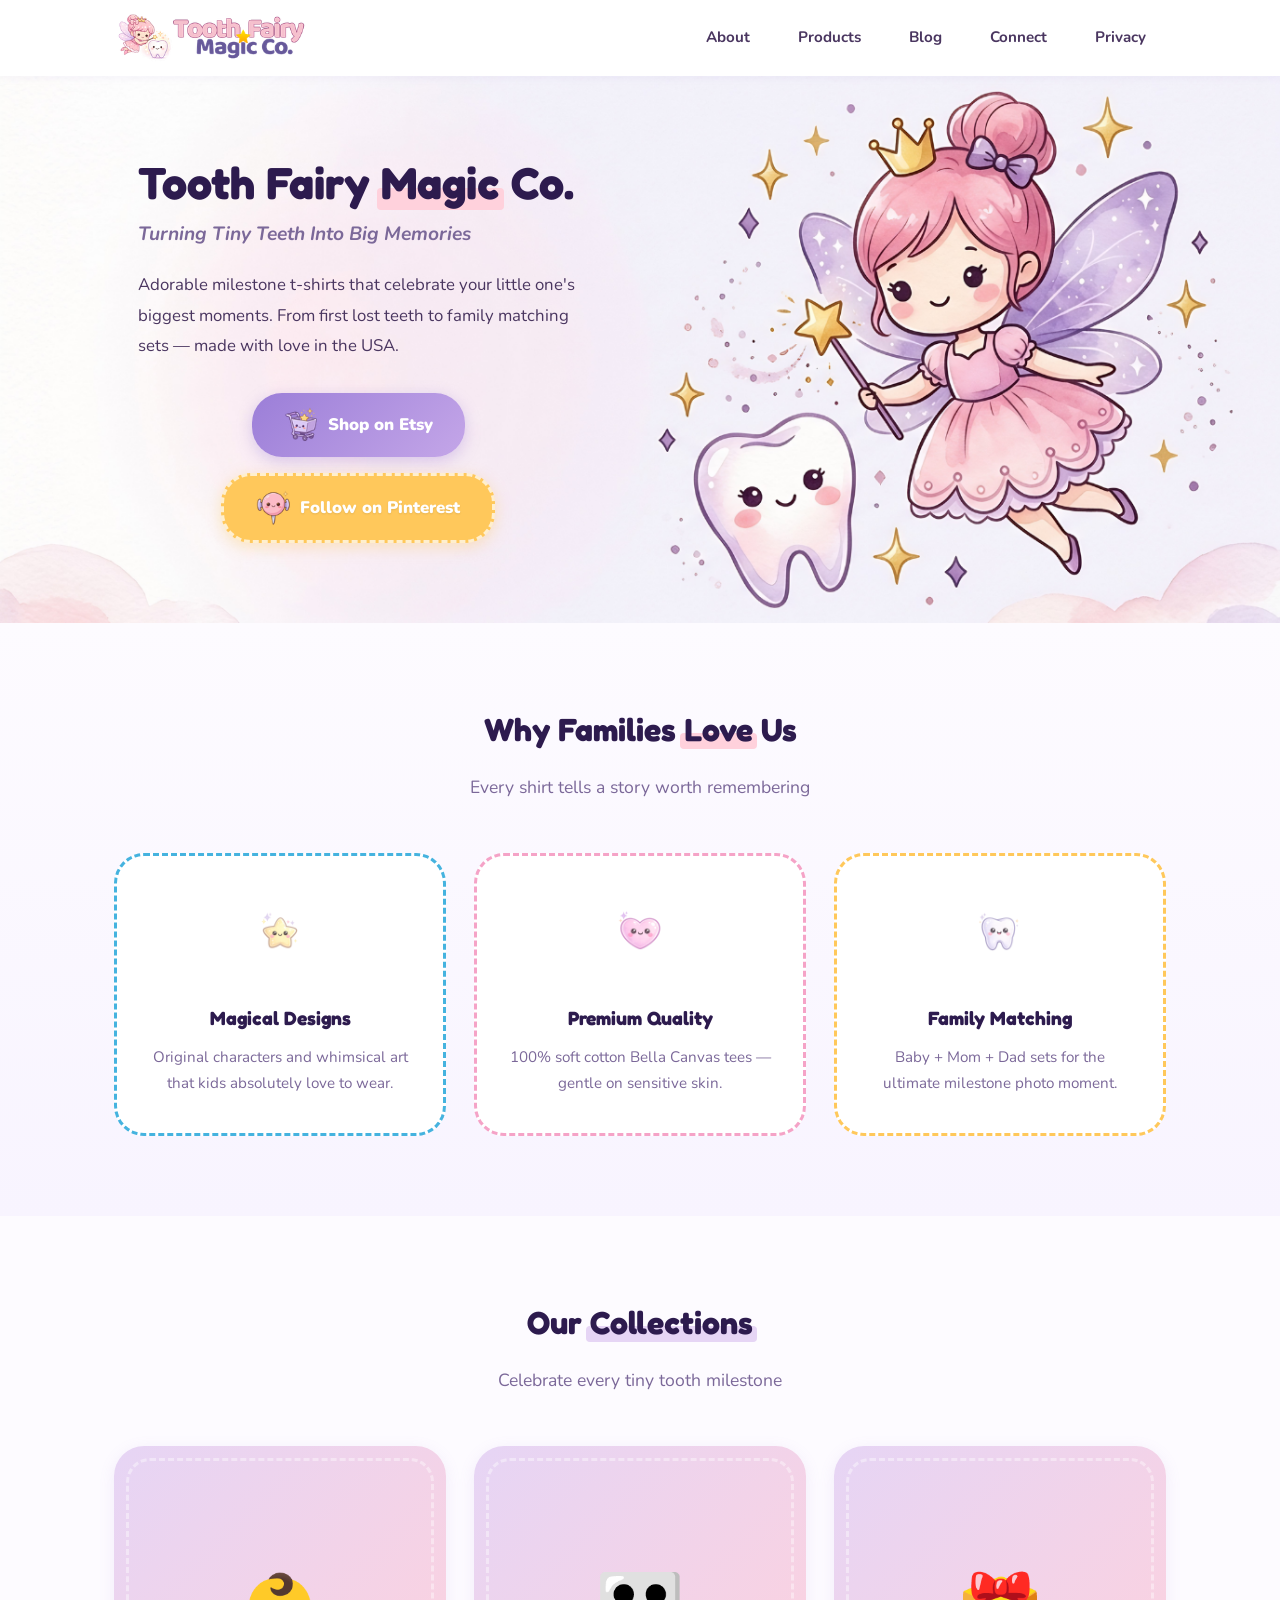
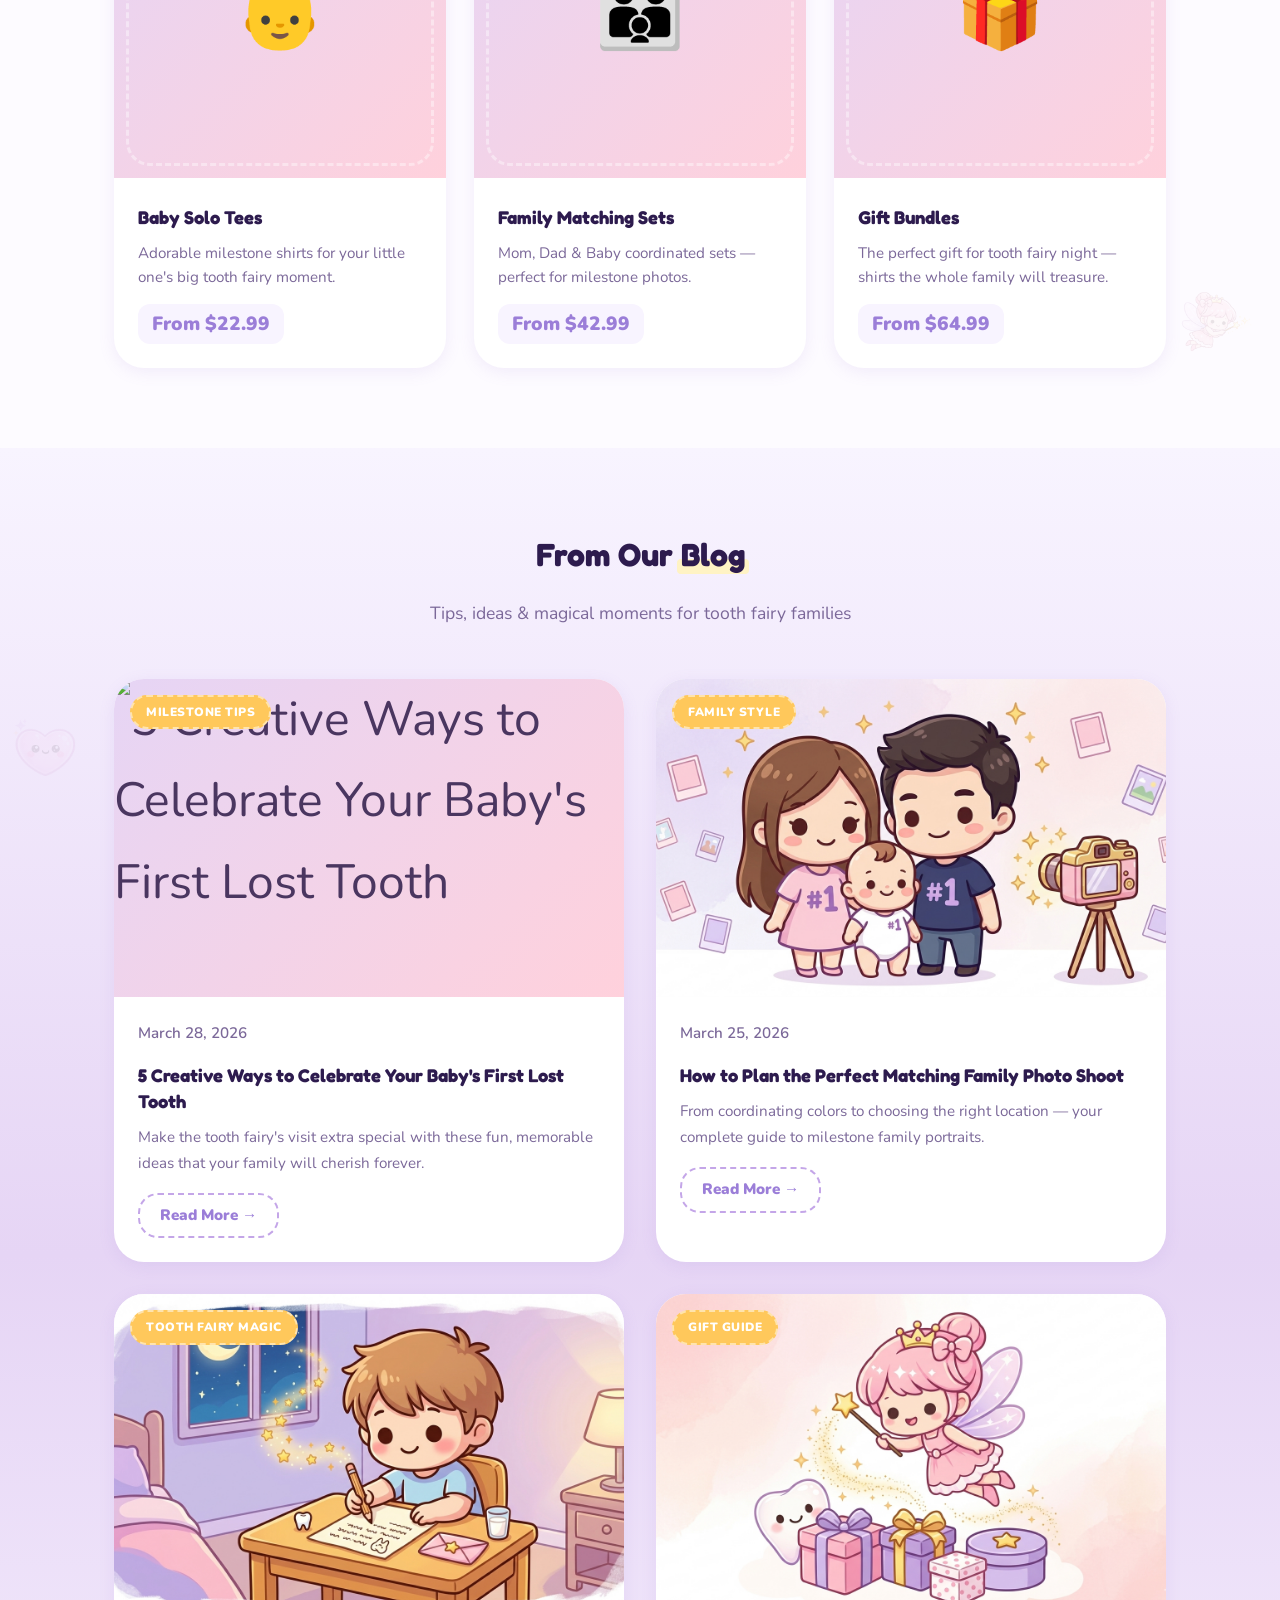
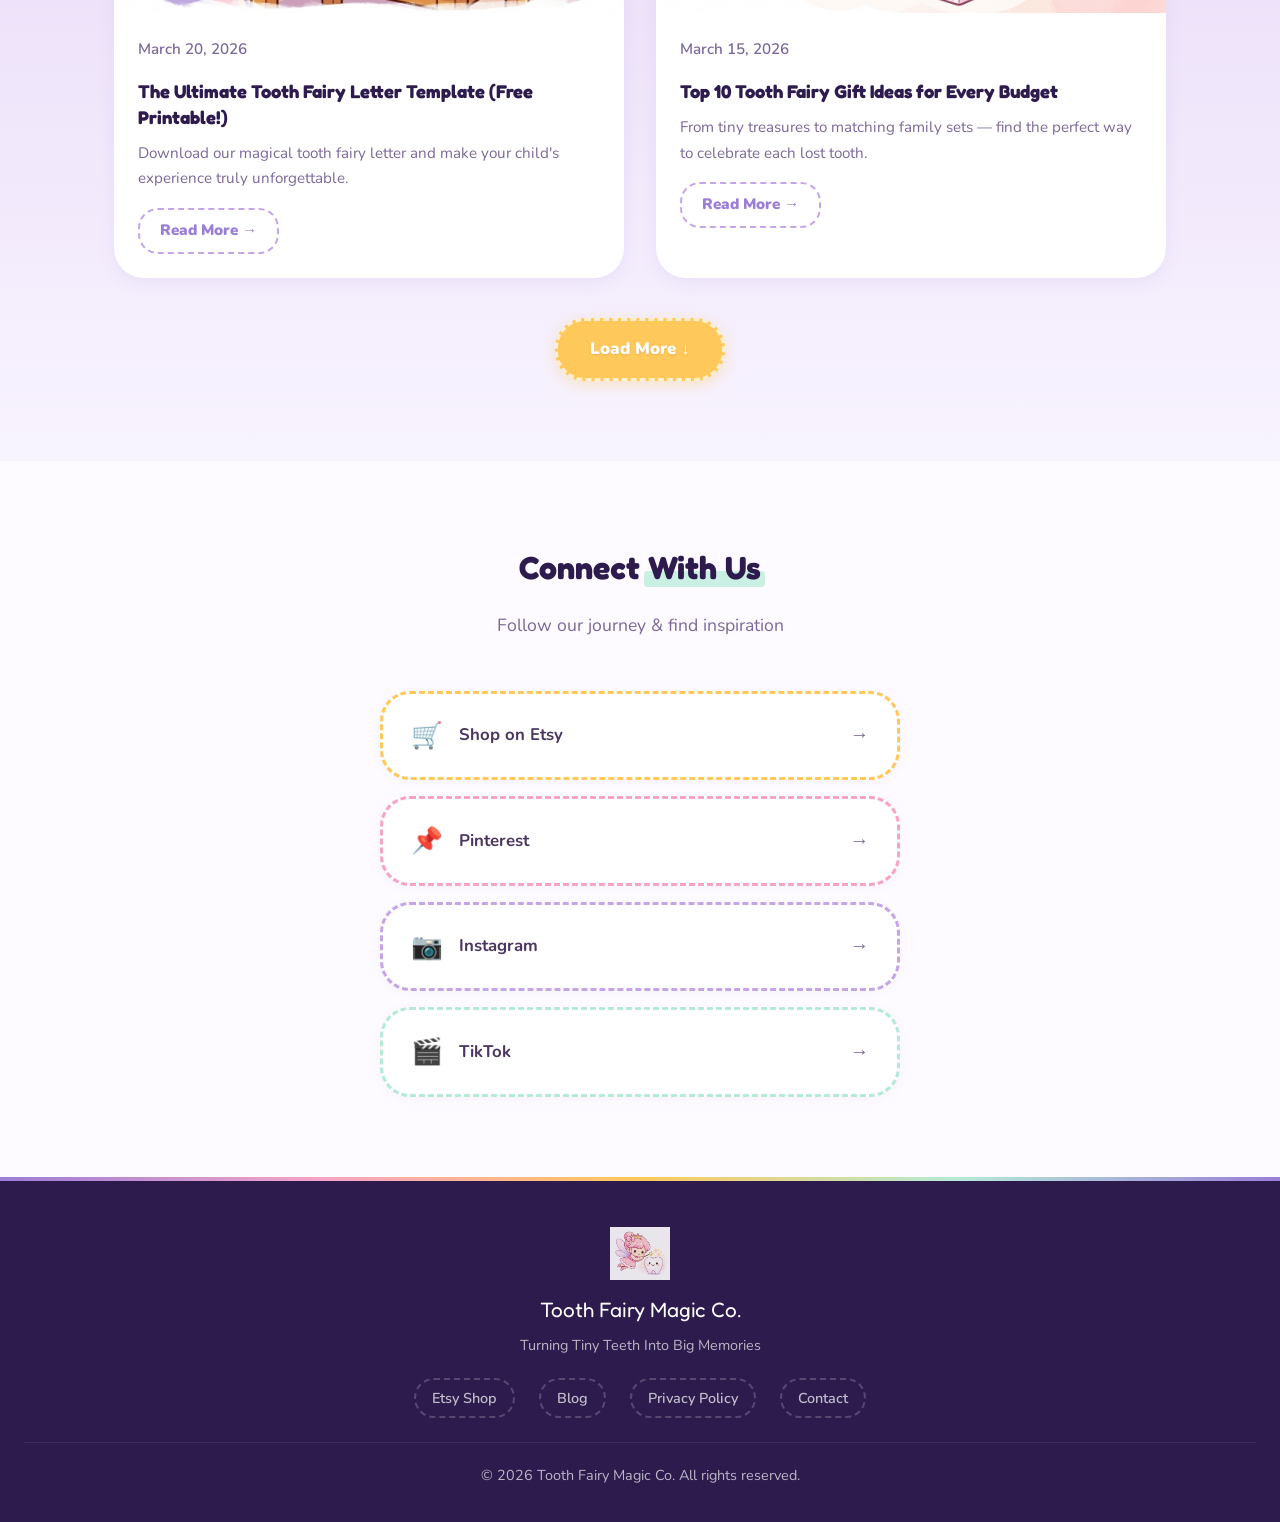
==== commit 46dc9b11: "feat: agregar 4 blog posts con imágenes Gemini + iconos kawaii - 4 blog posts SEO: celebration, phot" ====
--- a/index.html
+++ b/index.html
@@ -795,10 +795,10 @@
         </p>
         <div class="hero-buttons">
           <a href="https://www.etsy.com/shop/ToothFairyMagicCo" target="_blank" rel="noopener" class="btn btn-primary">
-            &#128722; Shop on Etsy
+            <img src="images/icon-shop.png" alt="" style="width:36px;height:36px;"> Shop on Etsy
           </a>
           <a href="https://www.pinterest.com/toothfairymagic/" target="_blank" rel="noopener" class="btn btn-dashed">
-            &#128204; Follow on Pinterest
+            <img src="images/icon-pinterest.png" alt="" style="width:36px;height:36px;"> Follow on Pinterest
           </a>
         </div>
       </div>
@@ -882,49 +882,49 @@
         <article class="blog-card">
           <div class="blog-card-image">
             <span class="blog-card-category">Milestone Tips</span>
-            &#129463;
+            <img src="images/blog-celebration.png" alt="5 Creative Ways to Celebrate Your Baby's First Lost Tooth">
           </div>
           <div class="blog-card-body">
             <p class="blog-card-date">March 28, 2026</p>
             <h3>5 Creative Ways to Celebrate Your Baby's First Lost Tooth</h3>
             <p>Make the tooth fairy's visit extra special with these fun, memorable ideas that your family will cherish forever.</p>
-            <a href="#" class="blog-card-link">Read More &#8594;</a>
+            <a href="blog-first-tooth-celebration.html" class="blog-card-link">Read More &#8594;</a>
           </div>
         </article>
         <article class="blog-card">
           <div class="blog-card-image">
             <span class="blog-card-category">Family Style</span>
-            &#128106;
+            <img src="images/blog-photoshoot.png" alt="How to Plan the Perfect Matching Family Photo Shoot">
           </div>
           <div class="blog-card-body">
             <p class="blog-card-date">March 25, 2026</p>
             <h3>How to Plan the Perfect Matching Family Photo Shoot</h3>
             <p>From coordinating colors to choosing the right location &mdash; your complete guide to milestone family portraits.</p>
-            <a href="#" class="blog-card-link">Read More &#8594;</a>
+            <a href="blog-family-photo-shoot.html" class="blog-card-link">Read More &#8594;</a>
           </div>
         </article>
         <article class="blog-card">
           <div class="blog-card-image">
             <span class="blog-card-category">Tooth Fairy Magic</span>
-            &#11088;
+            <img src="images/blog-letter.png" alt="The Ultimate Tooth Fairy Letter Template">
           </div>
           <div class="blog-card-body">
             <p class="blog-card-date">March 20, 2026</p>
             <h3>The Ultimate Tooth Fairy Letter Template (Free Printable!)</h3>
             <p>Download our magical tooth fairy letter and make your child's experience truly unforgettable.</p>
-            <a href="#" class="blog-card-link">Read More &#8594;</a>
+            <a href="blog-tooth-fairy-letter.html" class="blog-card-link">Read More &#8594;</a>
           </div>
         </article>
         <article class="blog-card">
           <div class="blog-card-image">
             <span class="blog-card-category">Gift Guide</span>
-            &#127873;
+            <img src="images/blog-gifts.png" alt="Top 10 Tooth Fairy Gift Ideas for Every Budget">
           </div>
           <div class="blog-card-body">
             <p class="blog-card-date">March 15, 2026</p>
             <h3>Top 10 Tooth Fairy Gift Ideas for Every Budget</h3>
             <p>From tiny treasures to matching family sets &mdash; find the perfect way to celebrate each lost tooth.</p>
-            <a href="#" class="blog-card-link">Read More &#8594;</a>
+            <a href="blog-tooth-fairy-gifts.html" class="blog-card-link">Read More &#8594;</a>
           </div>
         </article>
       </div>
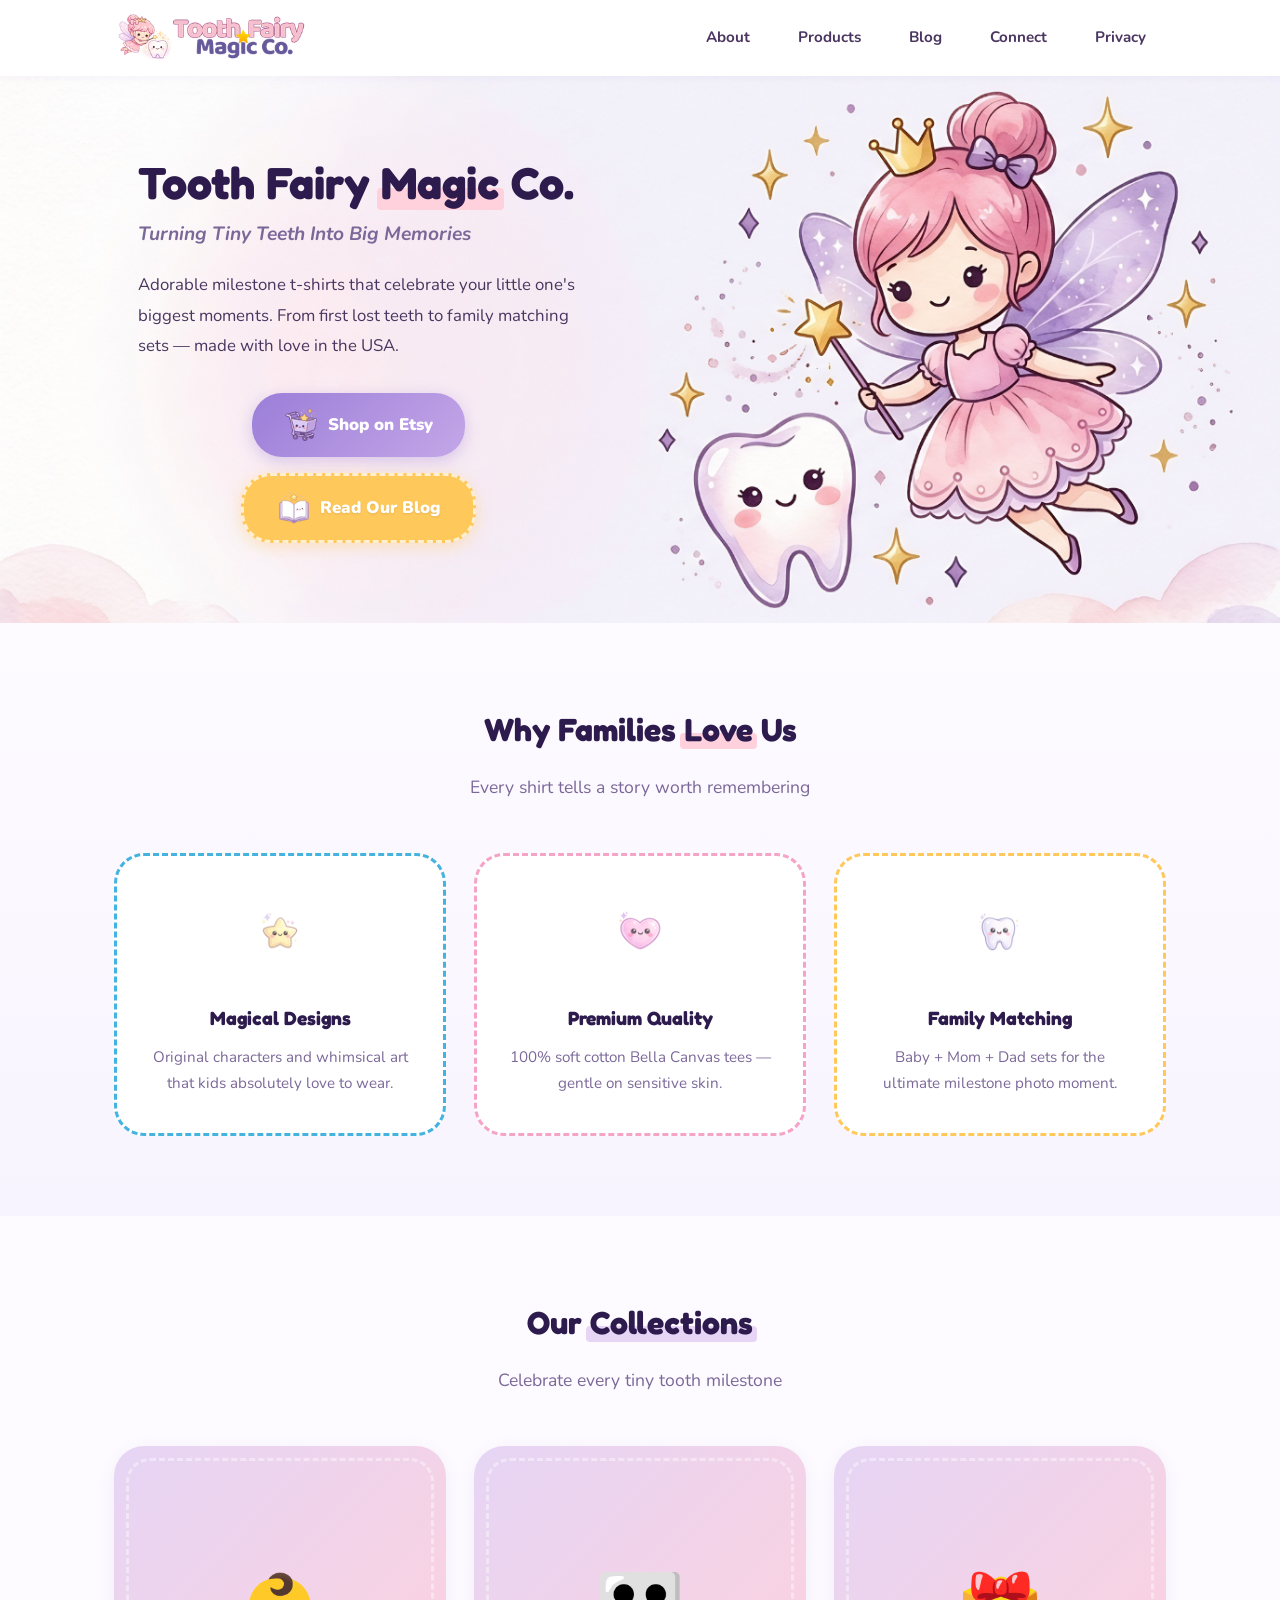
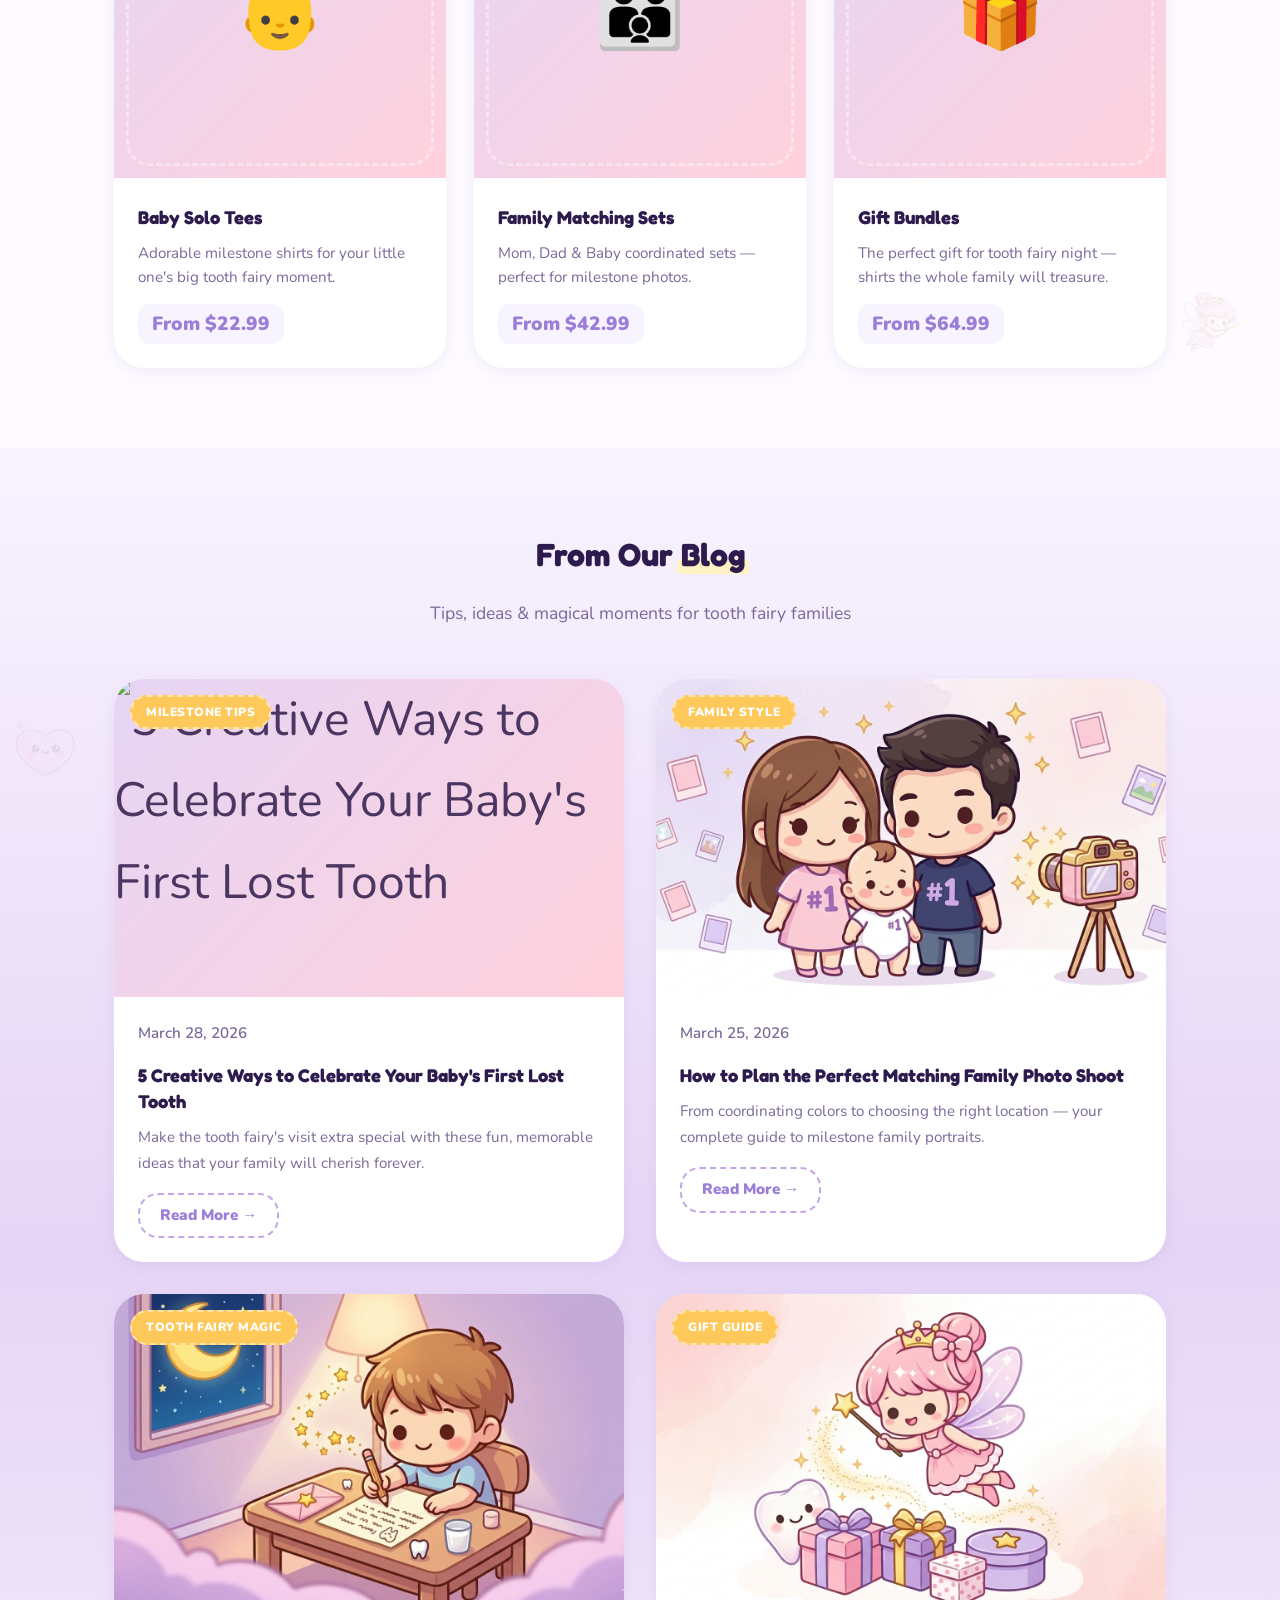
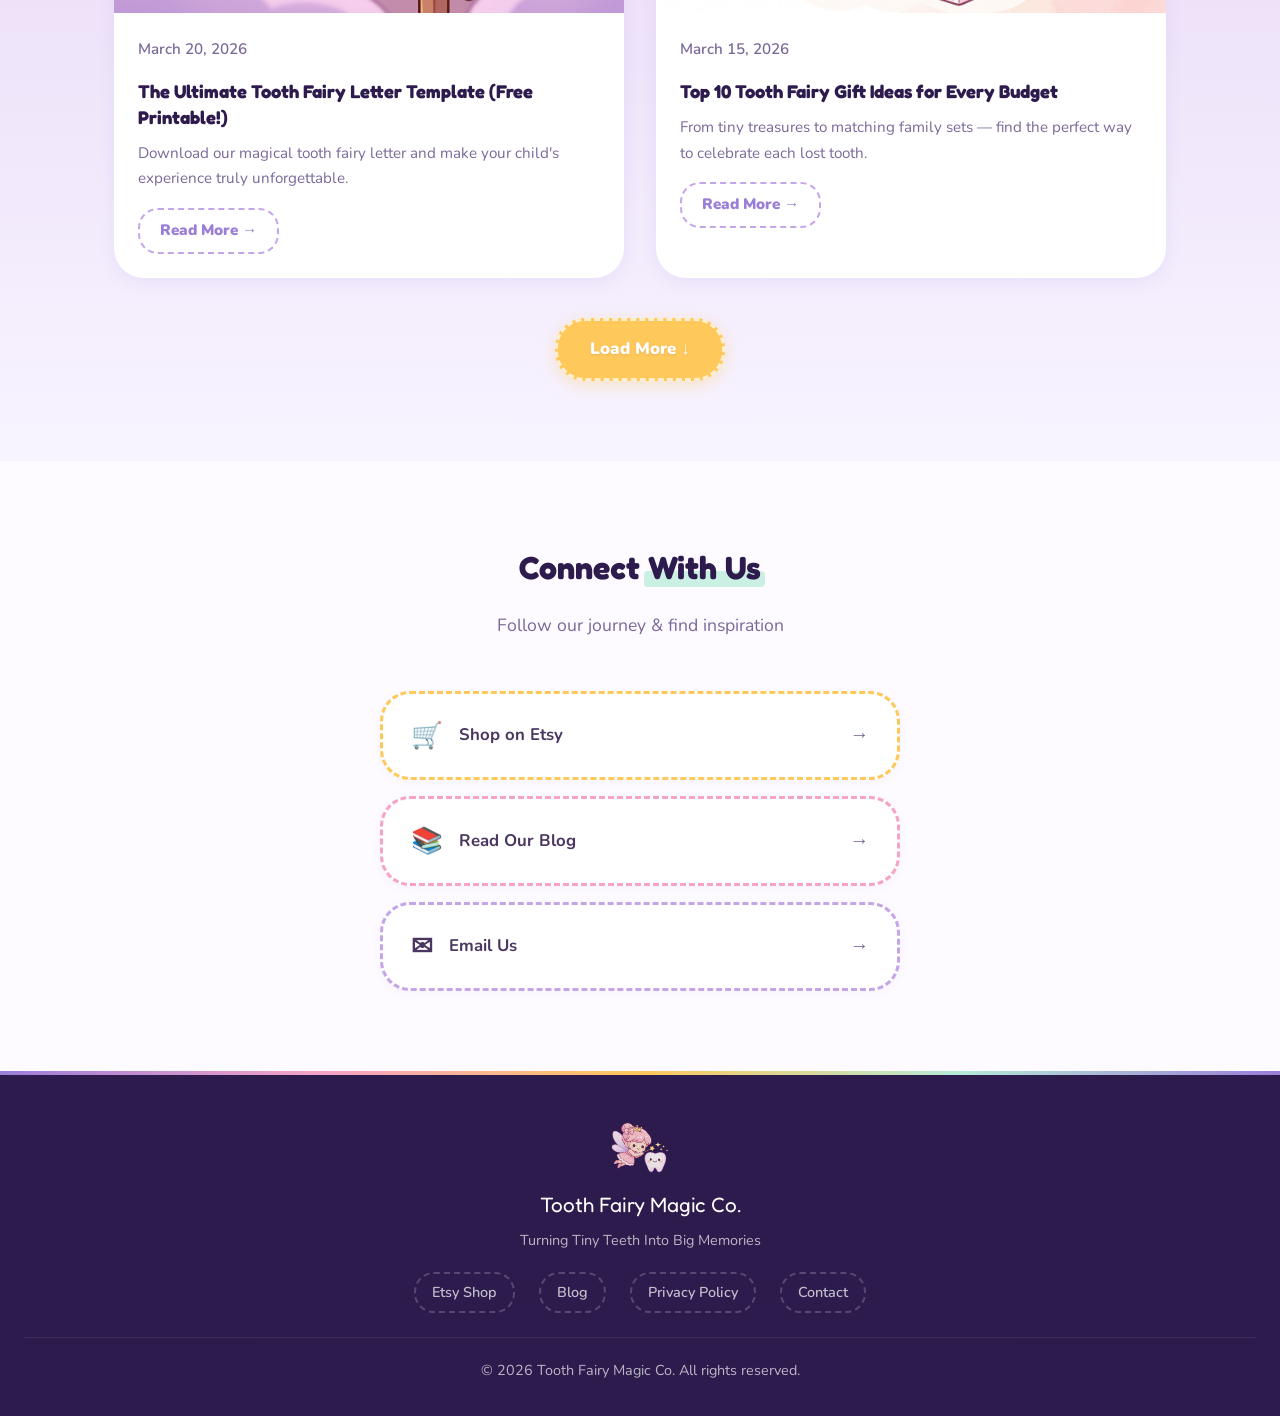
==== commit ca1a1919: "fix: eliminar redes sociales pre-lanzamiento, agregar Blog + Email Co-Authored-By: Claude Opus 4.6 (" ====
--- a/index.html
+++ b/index.html
@@ -797,8 +797,8 @@
           <a href="https://www.etsy.com/shop/ToothFairyMagicCo" target="_blank" rel="noopener" class="btn btn-primary">
             <img src="images/icon-shop.png" alt="" style="width:36px;height:36px;"> Shop on Etsy
           </a>
-          <a href="https://www.pinterest.com/toothfairymagic/" target="_blank" rel="noopener" class="btn btn-dashed">
-            <img src="images/icon-pinterest.png" alt="" style="width:36px;height:36px;"> Follow on Pinterest
+          <a href="#blog" class="btn btn-dashed">
+            <img src="images/icon-blog.png" alt="" style="width:36px;height:36px;"> Read Our Blog
           </a>
         </div>
       </div>
@@ -947,19 +947,14 @@
           Shop on Etsy
           <span class="link-arrow">&#8594;</span>
         </a>
-        <a href="https://www.pinterest.com/toothfairymagic/" target="_blank" rel="noopener" class="link-card">
-          <span class="link-icon">&#128204;</span>
-          Pinterest
+        <a href="#blog" class="link-card">
+          <span class="link-icon">&#128218;</span>
+          Read Our Blog
           <span class="link-arrow">&#8594;</span>
         </a>
-        <a href="https://www.instagram.com/toothfairymagicco/" target="_blank" rel="noopener" class="link-card">
-          <span class="link-icon">&#128247;</span>
-          Instagram
-          <span class="link-arrow">&#8594;</span>
-        </a>
-        <a href="https://www.tiktok.com/@toothfairymagicco" target="_blank" rel="noopener" class="link-card">
-          <span class="link-icon">&#127916;</span>
-          TikTok
+        <a href="mailto:hello@toothfairymagic.co" class="link-card">
+          <span class="link-icon">&#9993;</span>
+          Email Us
           <span class="link-arrow">&#8594;</span>
         </a>
       </div>
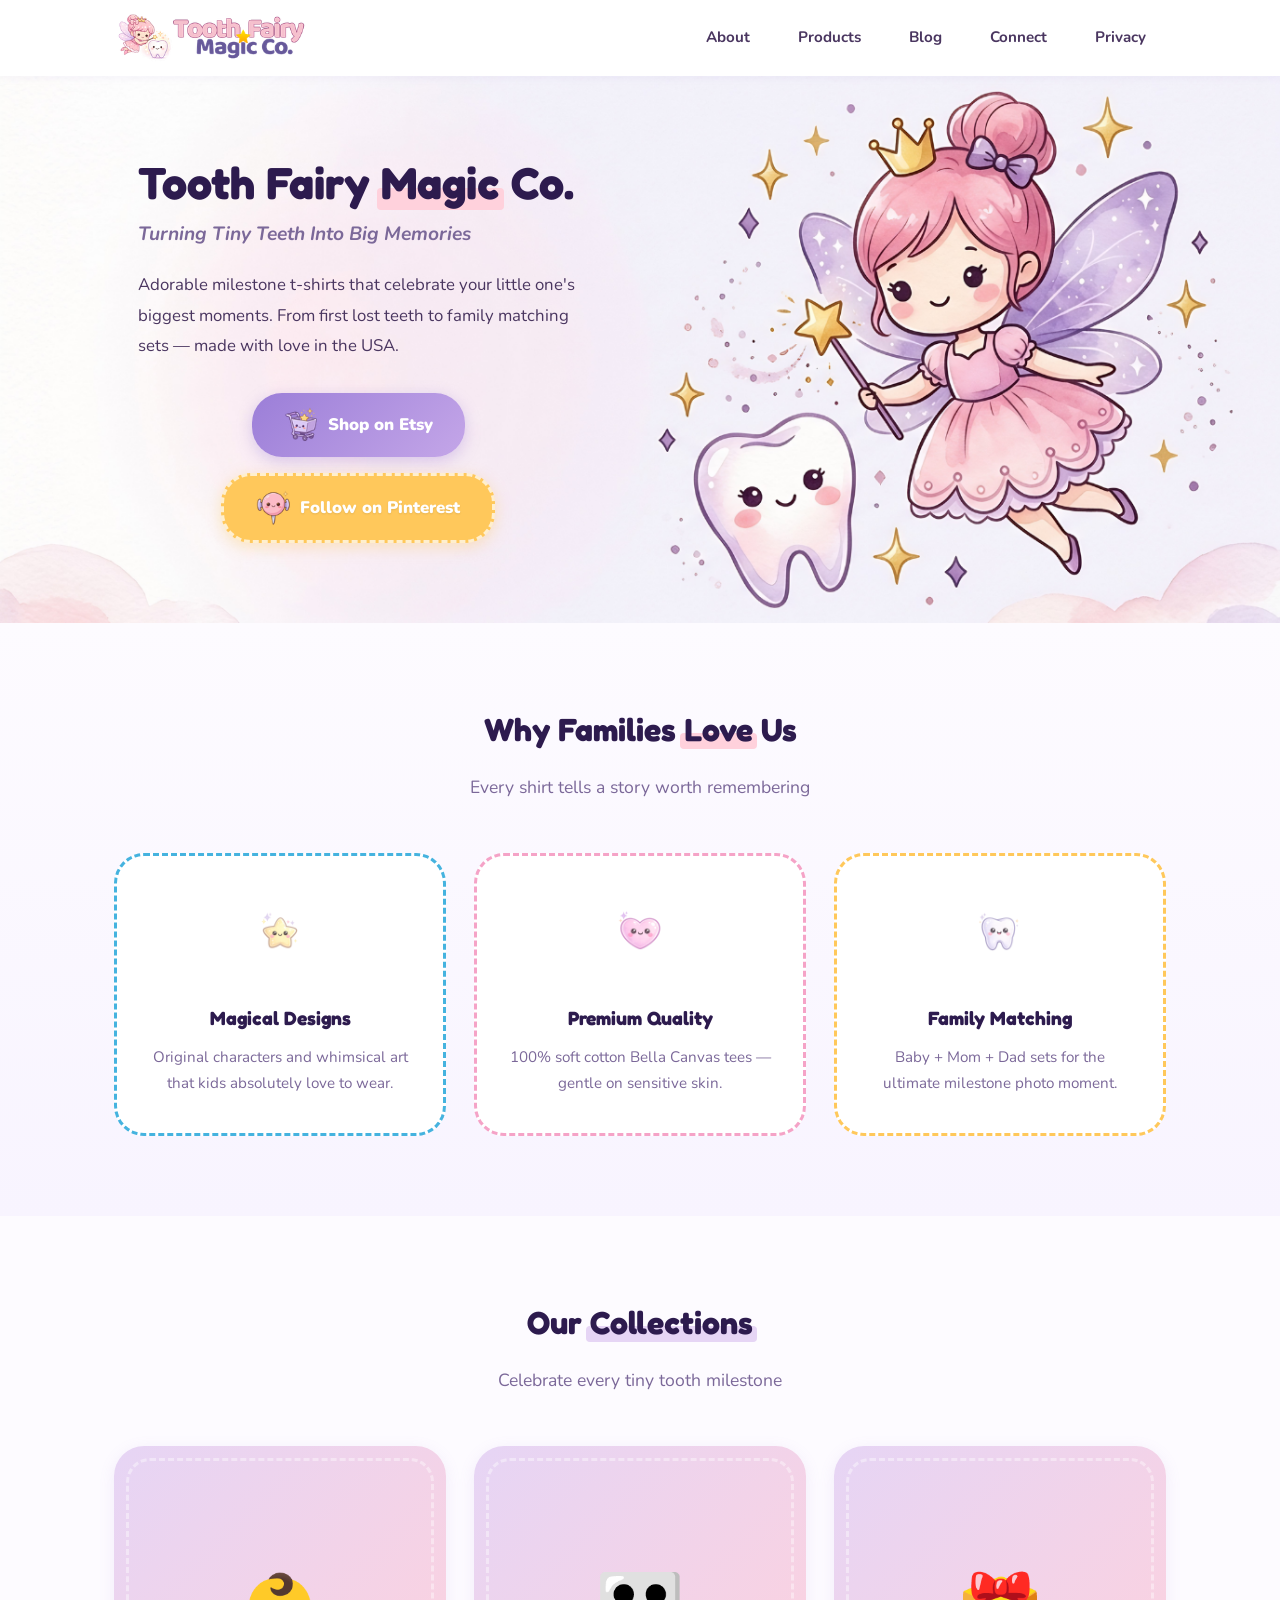
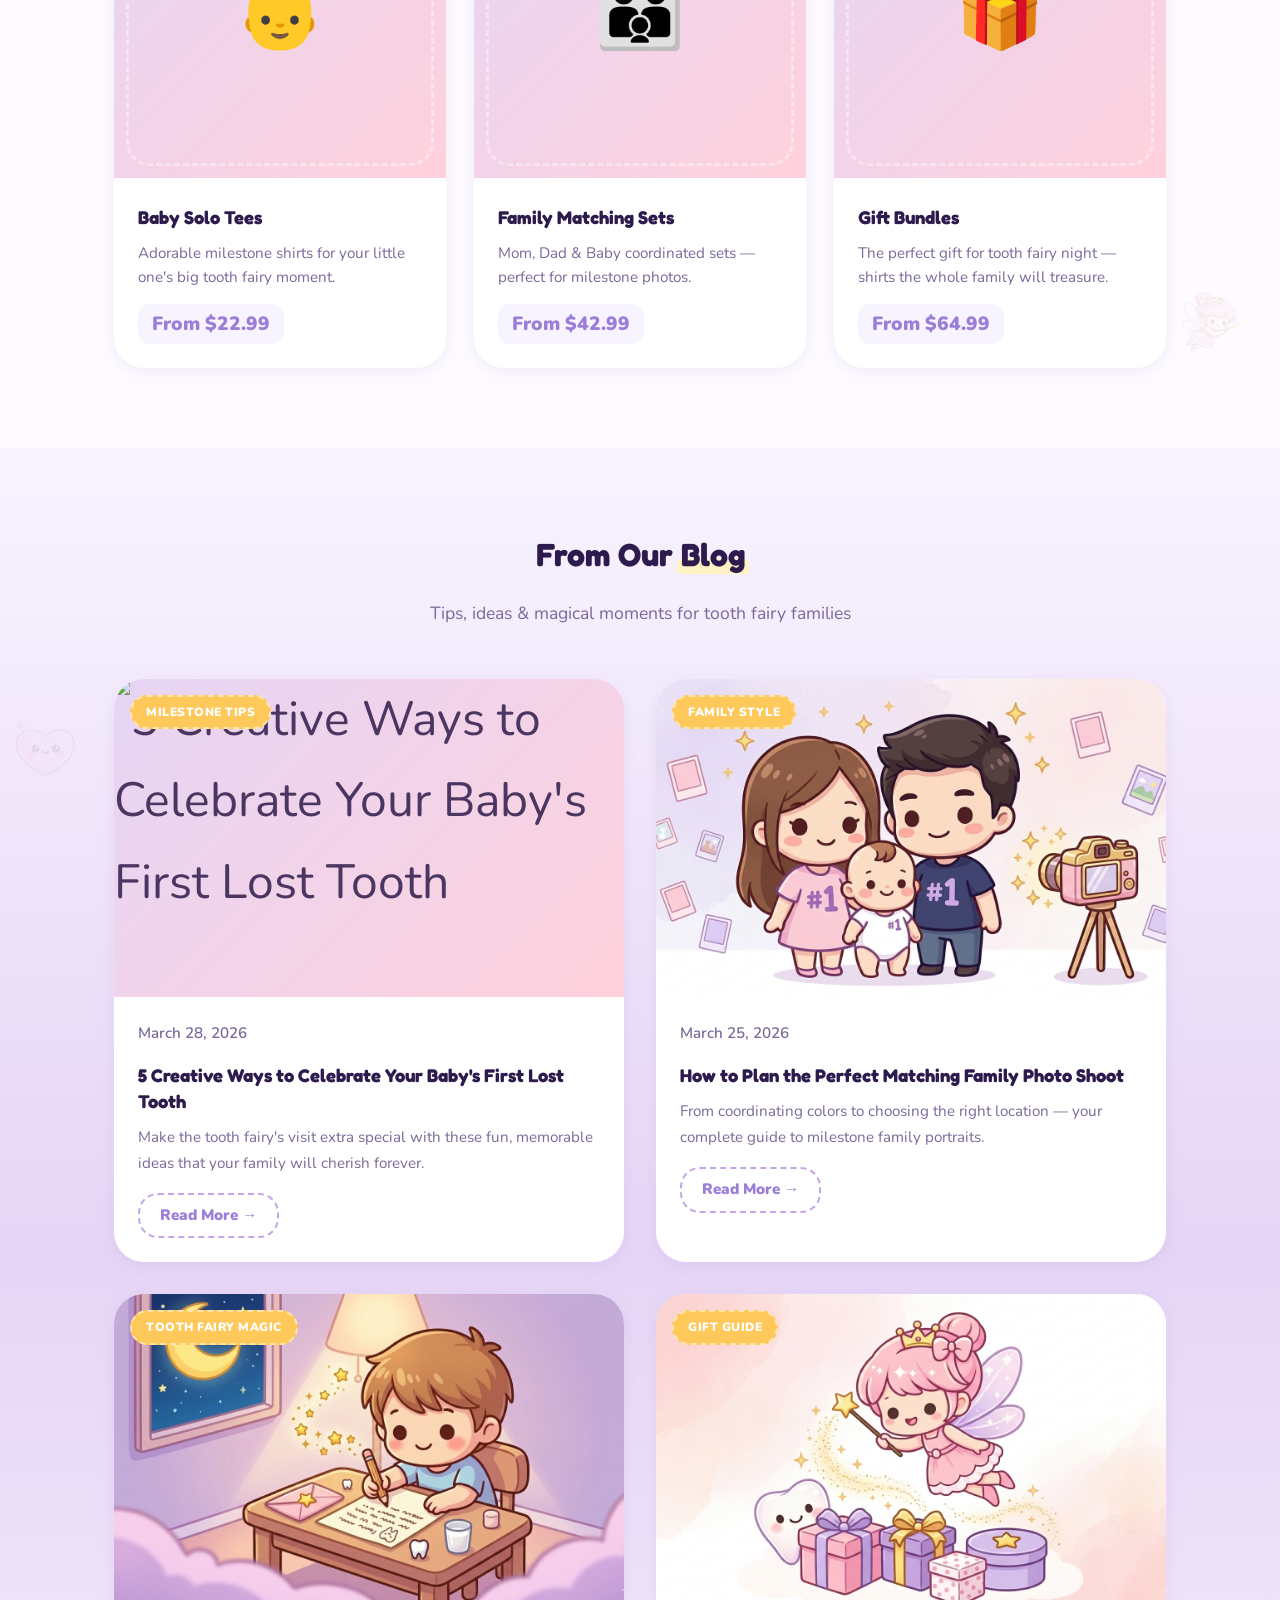
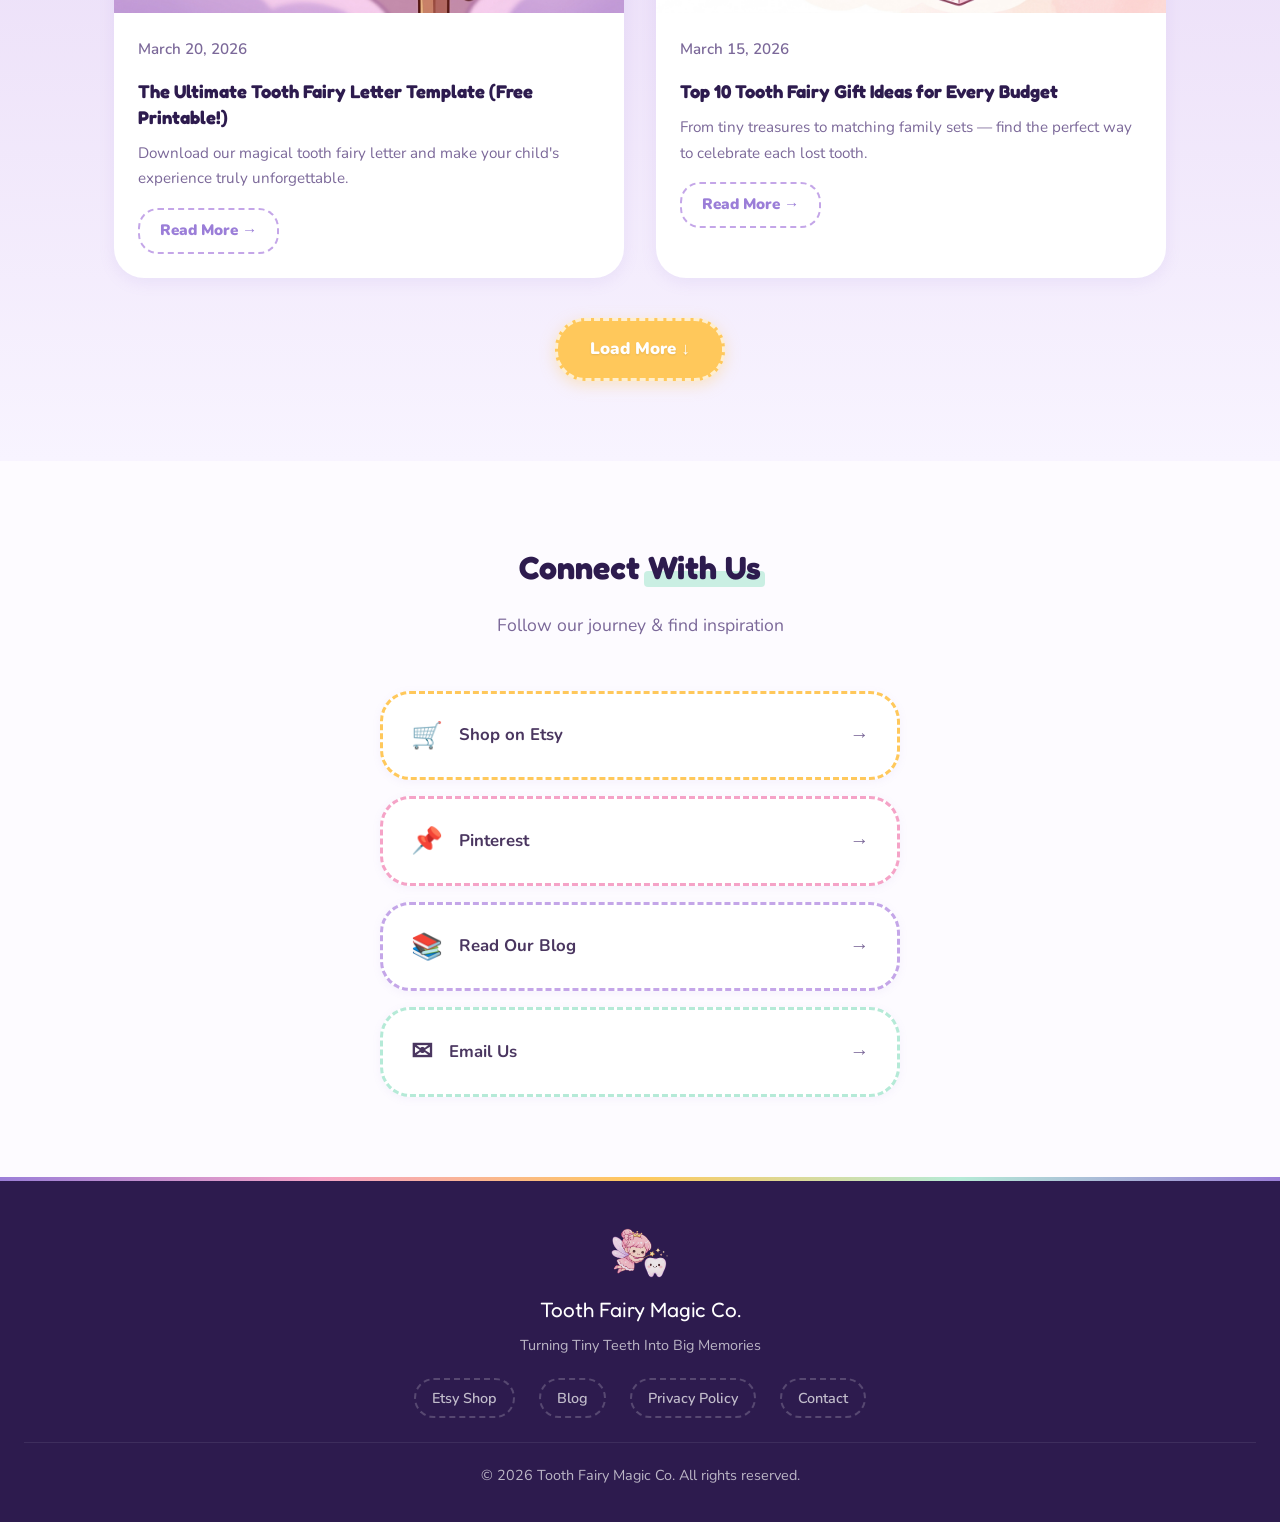
==== commit 7ff36860: "fix: restaurar Pinterest, eliminar solo Instagram y TikTok Co-Authored-By: Claude Opus 4.6 (1M conte" ====
--- a/index.html
+++ b/index.html
@@ -797,8 +797,8 @@
           <a href="https://www.etsy.com/shop/ToothFairyMagicCo" target="_blank" rel="noopener" class="btn btn-primary">
             <img src="images/icon-shop.png" alt="" style="width:36px;height:36px;"> Shop on Etsy
           </a>
-          <a href="#blog" class="btn btn-dashed">
-            <img src="images/icon-blog.png" alt="" style="width:36px;height:36px;"> Read Our Blog
+          <a href="https://www.pinterest.com/toothfairymagic/" target="_blank" rel="noopener" class="btn btn-dashed">
+            <img src="images/icon-pinterest.png" alt="" style="width:36px;height:36px;"> Follow on Pinterest
           </a>
         </div>
       </div>
@@ -947,6 +947,11 @@
           Shop on Etsy
           <span class="link-arrow">&#8594;</span>
         </a>
+        <a href="https://www.pinterest.com/toothfairymagic/" target="_blank" rel="noopener" class="link-card">
+          <span class="link-icon">&#128204;</span>
+          Pinterest
+          <span class="link-arrow">&#8594;</span>
+        </a>
         <a href="#blog" class="link-card">
           <span class="link-icon">&#128218;</span>
           Read Our Blog
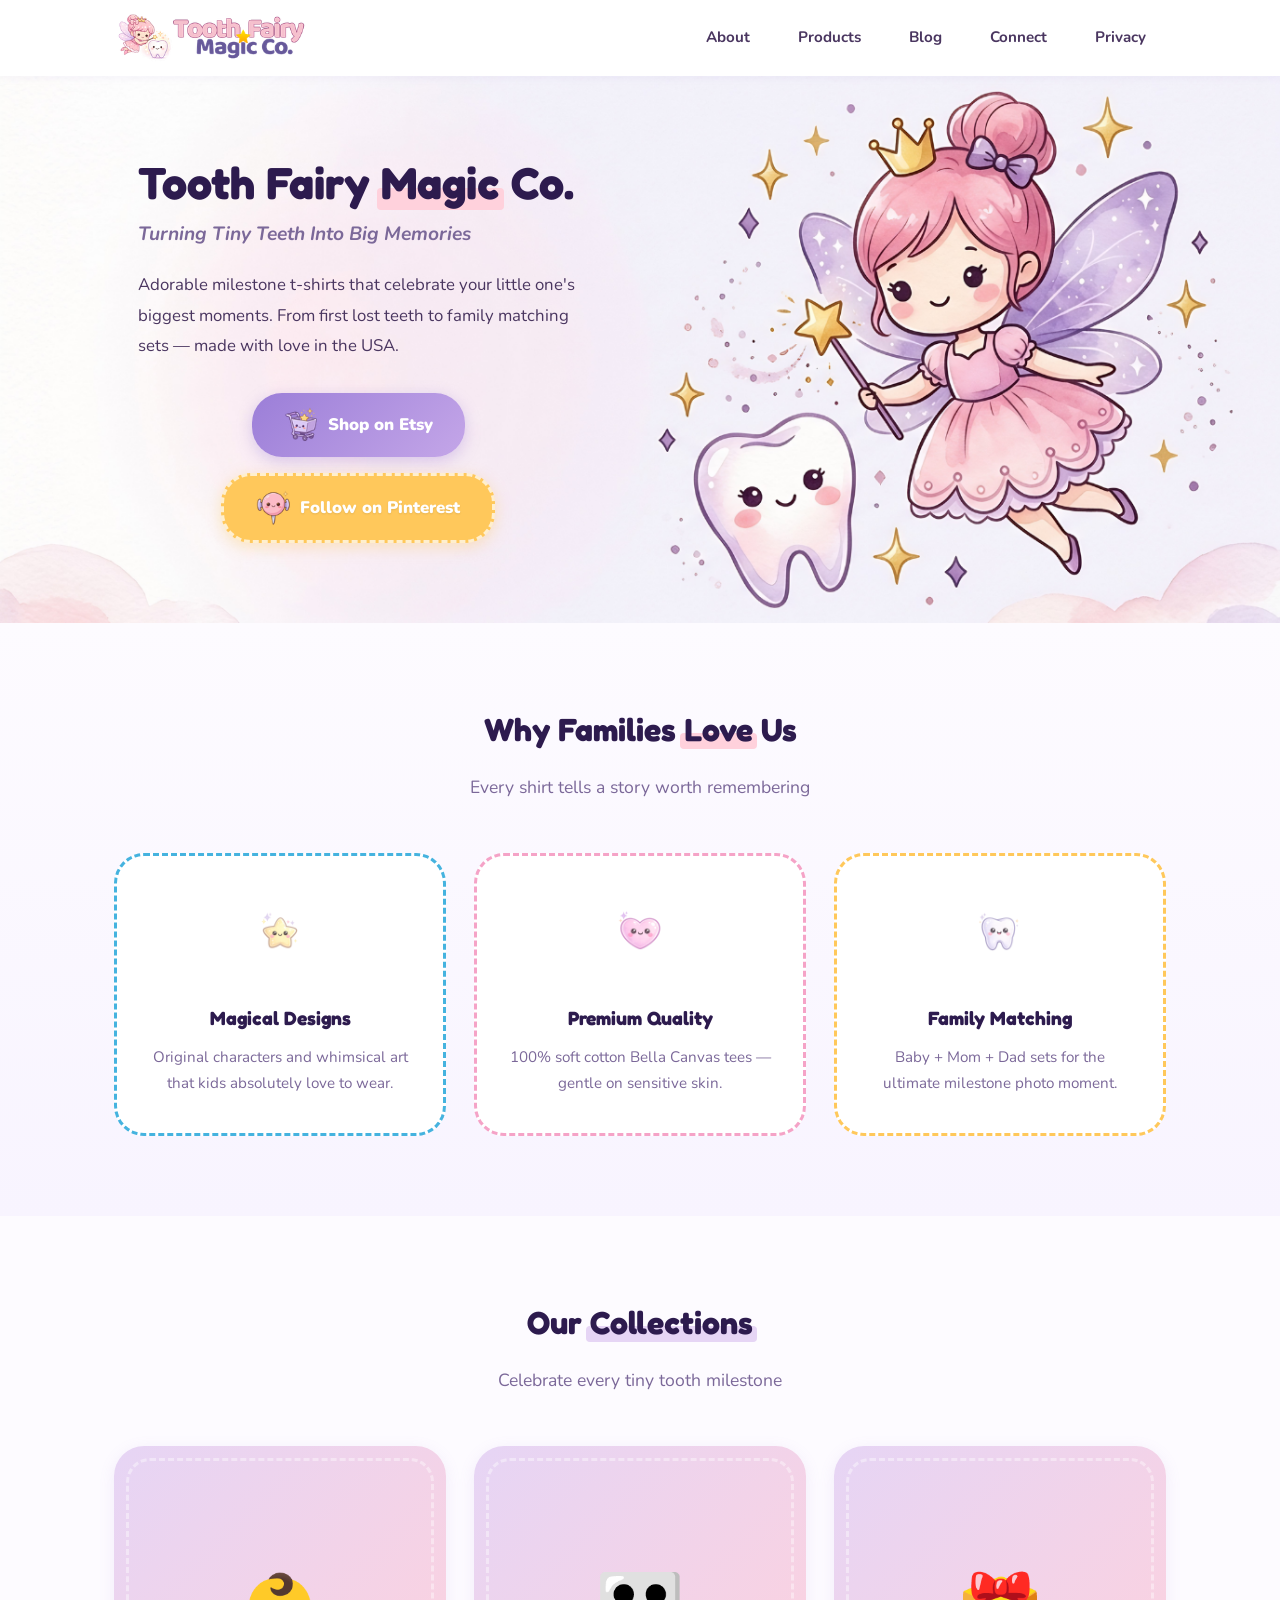
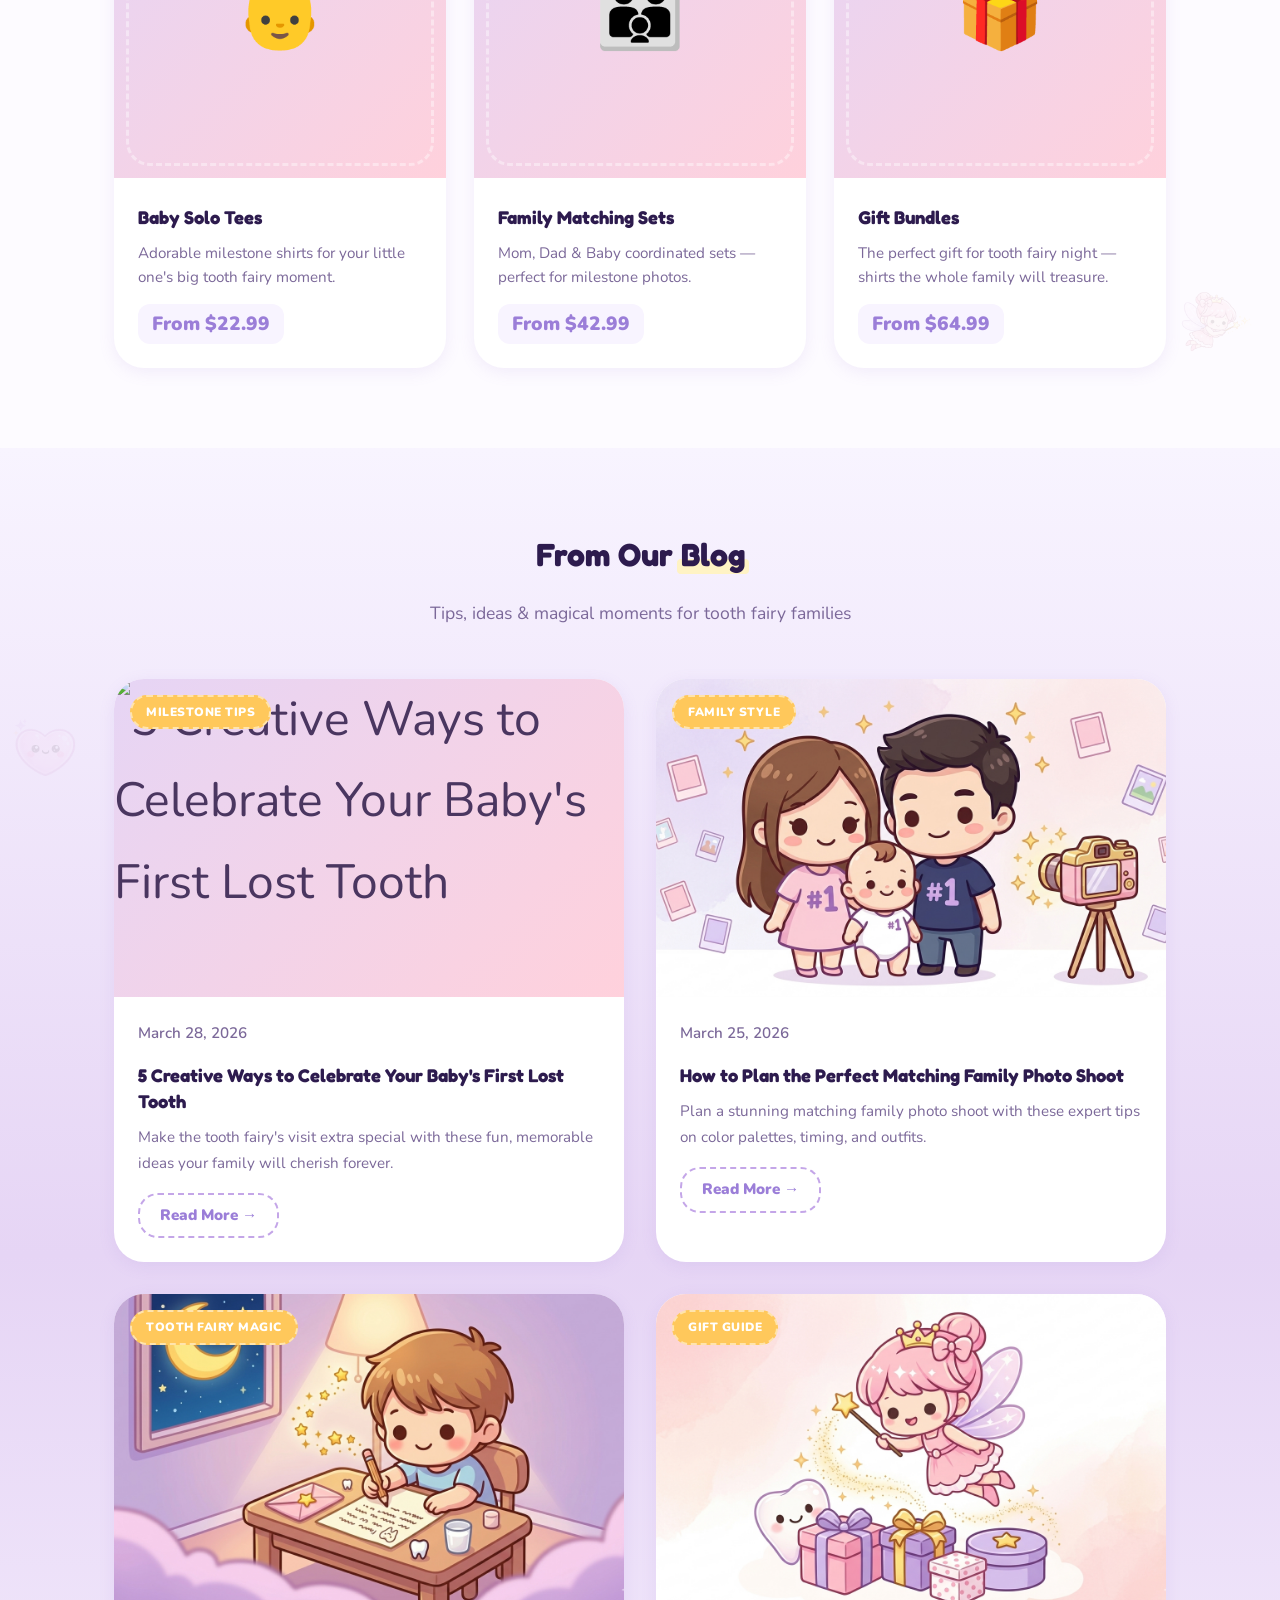
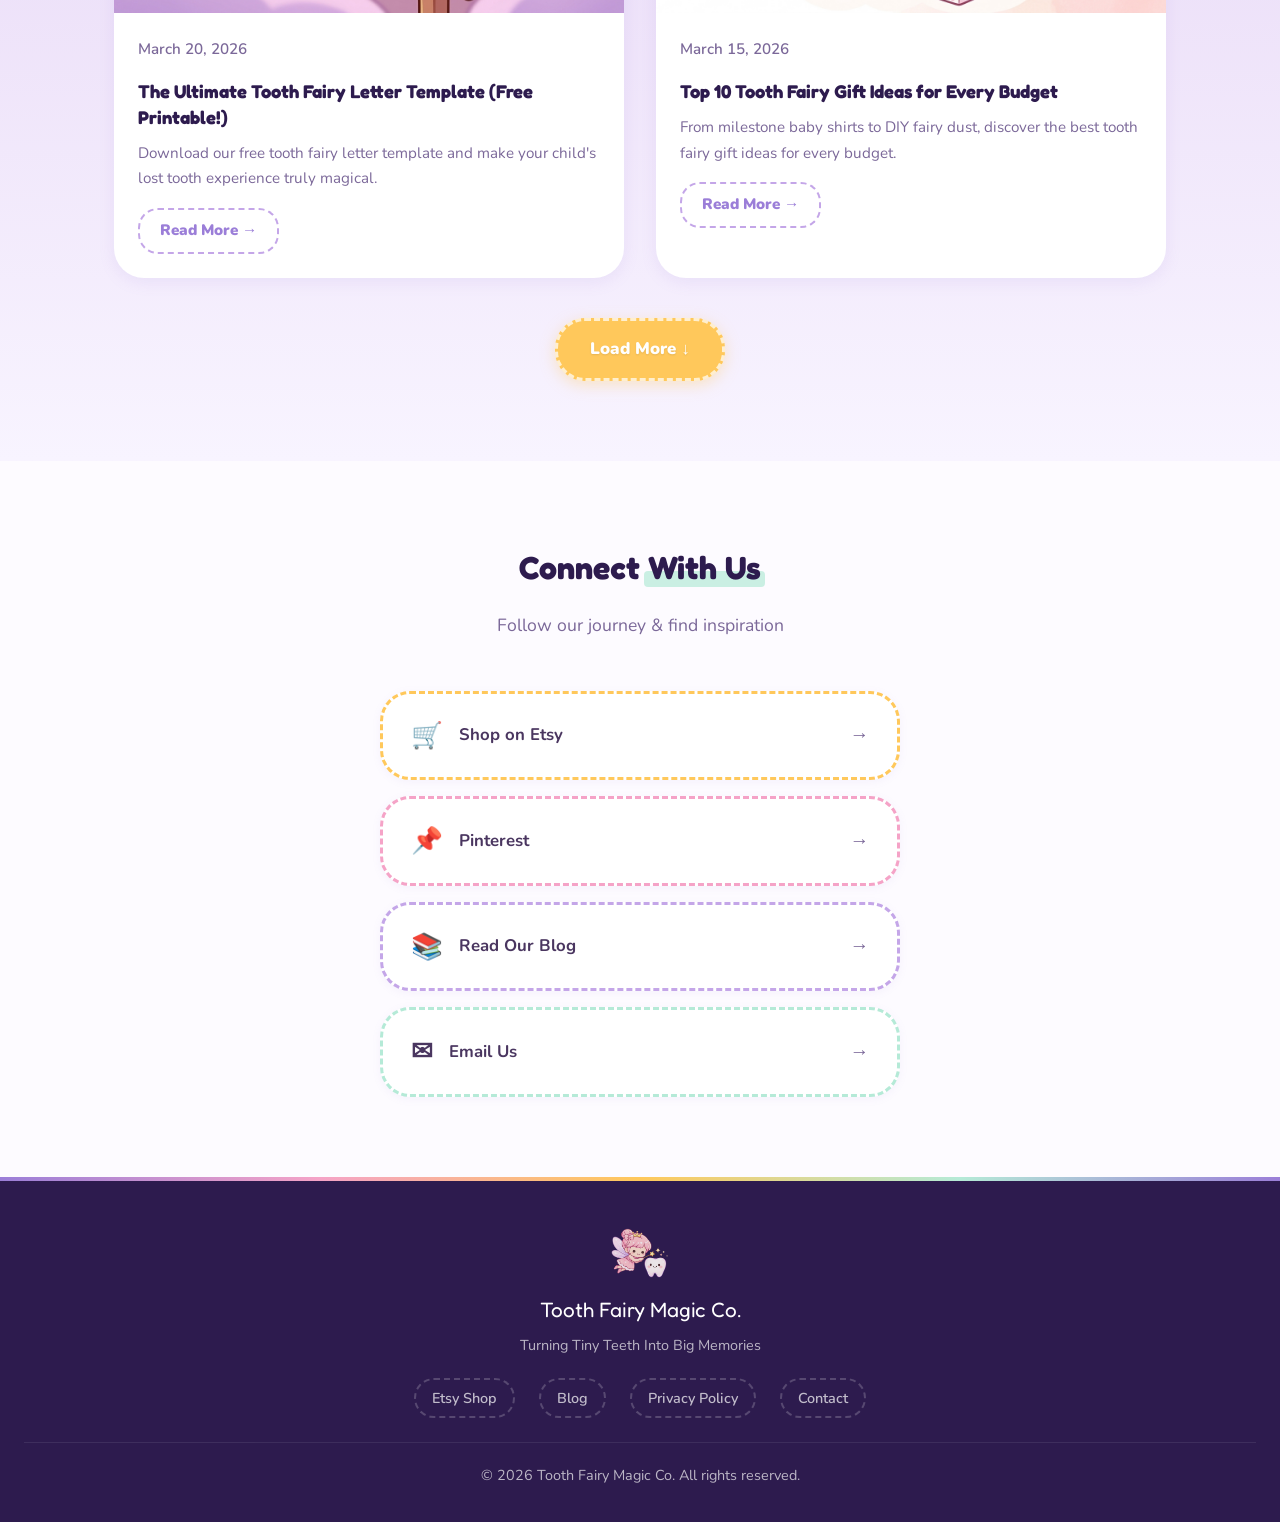
==== commit d4c1b1ff: "deploy: landing page free tooth chart, email header banner, blog styles - free-tooth-chart.html: lan" ====
--- a/index.html
+++ b/index.html
@@ -11,7 +11,7 @@
   <meta property="og:title" content="Tooth Fairy Magic Co.">
   <meta property="og:description" content="Turning Tiny Teeth Into Big Memories. Adorable milestone t-shirts for babies & families.">
   <meta property="og:type" content="website">
-  <meta property="og:url" content="https://toothfairymagicco.github.io">
+  <meta property="og:url" content="https://toothfairymagic.co">
 
   <!-- Pinterest verification (add your meta tag here when ready) -->
   <!-- <meta name="p:domain_verify" content="YOUR_PINTEREST_CODE"/> -->
@@ -724,10 +724,26 @@
       }
     }
     @media (max-width: 768px) {
-      .hero h1 { font-size: 2rem; }
+      .hero { min-height: 420px; }
+      .hero-banner-img {
+        position: absolute;
+        top: 0; left: 0;
+        width: 100%; height: 100%;
+        object-fit: cover;
+        object-position: 70% center;
+      }
+      .hero h1 { font-size: 1.8rem; }
       .hero .tagline { font-size: 1rem; }
-      .hero-content-inner { padding: 30px 20px; }
-      .hero-text { max-width: 50%; }
+      .hero-content-inner { padding: 24px 20px; }
+      .hero-text {
+        max-width: 55%;
+        background: rgba(255,255,255,0.75);
+        backdrop-filter: blur(4px);
+        -webkit-backdrop-filter: blur(4px);
+        padding: 16px;
+        border-radius: var(--radius-lg);
+      }
+      .hero p.description { display: none; }
       .section { padding: 50px 20px; }
       .section-title { font-size: 1.7rem; }
       .nav-links { display: none; }
@@ -751,10 +767,11 @@
       .hero-buttons { flex-direction: column; align-items: stretch; }
     }
     @media (max-width: 480px) {
-      .hero h1 { font-size: 1.5rem; }
-      .hero-text { max-width: 60%; }
-      .hero p.description { display: none; }
-      .btn { padding: 10px 20px; font-size: 0.9rem; }
+      .hero { min-height: 280px; }
+      .hero h1 { font-size: 1.4rem; margin-bottom: 4px; }
+      .hero .tagline { font-size: 0.85rem; margin-bottom: 12px; }
+      .hero-text { max-width: 60%; padding: 12px; }
+      .btn { padding: 10px 20px; font-size: 0.85rem; }
       .section-title { font-size: 1.4rem; }
       .blog-grid { gap: 20px; }
     }
@@ -879,55 +896,55 @@
         <p class="section-subtitle">Tips, ideas &amp; magical moments for tooth fairy families</p>
       </div>
       <div class="blog-grid">
-        <article class="blog-card">
-          <div class="blog-card-image">
-            <span class="blog-card-category">Milestone Tips</span>
-            <img src="images/blog-celebration.png" alt="5 Creative Ways to Celebrate Your Baby's First Lost Tooth">
-          </div>
-          <div class="blog-card-body">
-            <p class="blog-card-date">March 28, 2026</p>
-            <h3>5 Creative Ways to Celebrate Your Baby's First Lost Tooth</h3>
-            <p>Make the tooth fairy's visit extra special with these fun, memorable ideas that your family will cherish forever.</p>
-            <a href="blog-first-tooth-celebration.html" class="blog-card-link">Read More &#8594;</a>
-          </div>
-        </article>
-        <article class="blog-card">
-          <div class="blog-card-image">
-            <span class="blog-card-category">Family Style</span>
-            <img src="images/blog-photoshoot.png" alt="How to Plan the Perfect Matching Family Photo Shoot">
-          </div>
-          <div class="blog-card-body">
-            <p class="blog-card-date">March 25, 2026</p>
-            <h3>How to Plan the Perfect Matching Family Photo Shoot</h3>
-            <p>From coordinating colors to choosing the right location &mdash; your complete guide to milestone family portraits.</p>
-            <a href="blog-family-photo-shoot.html" class="blog-card-link">Read More &#8594;</a>
-          </div>
-        </article>
-        <article class="blog-card">
-          <div class="blog-card-image">
-            <span class="blog-card-category">Tooth Fairy Magic</span>
-            <img src="images/blog-letter.png" alt="The Ultimate Tooth Fairy Letter Template">
-          </div>
-          <div class="blog-card-body">
-            <p class="blog-card-date">March 20, 2026</p>
-            <h3>The Ultimate Tooth Fairy Letter Template (Free Printable!)</h3>
-            <p>Download our magical tooth fairy letter and make your child's experience truly unforgettable.</p>
-            <a href="blog-tooth-fairy-letter.html" class="blog-card-link">Read More &#8594;</a>
-          </div>
-        </article>
-        <article class="blog-card">
-          <div class="blog-card-image">
-            <span class="blog-card-category">Gift Guide</span>
-            <img src="images/blog-gifts.png" alt="Top 10 Tooth Fairy Gift Ideas for Every Budget">
-          </div>
-          <div class="blog-card-body">
-            <p class="blog-card-date">March 15, 2026</p>
-            <h3>Top 10 Tooth Fairy Gift Ideas for Every Budget</h3>
-            <p>From tiny treasures to matching family sets &mdash; find the perfect way to celebrate each lost tooth.</p>
-            <a href="blog-tooth-fairy-gifts.html" class="blog-card-link">Read More &#8594;</a>
-          </div>
-        </article>
-      </div>
+      <article class="blog-card">
+        <div class="blog-card-image">
+          <span class="blog-card-category">Milestone Tips</span>
+          <img src="images/blog-celebration.png" alt="5 Creative Ways to Celebrate Your Baby's First Lost Tooth">
+        </div>
+        <div class="blog-card-body">
+          <p class="blog-card-date">March 28, 2026</p>
+          <h3>5 Creative Ways to Celebrate Your Baby's First Lost Tooth</h3>
+          <p>Make the tooth fairy's visit extra special with these fun, memorable ideas your family will cherish forever.</p>
+          <a href="blog-first-tooth-celebration.html" class="blog-card-link">Read More &#8594;</a>
+        </div>
+      </article>
+      <article class="blog-card">
+        <div class="blog-card-image">
+          <span class="blog-card-category">Family Style</span>
+          <img src="images/blog-photoshoot.png" alt="How to Plan the Perfect Matching Family Photo Shoot">
+        </div>
+        <div class="blog-card-body">
+          <p class="blog-card-date">March 25, 2026</p>
+          <h3>How to Plan the Perfect Matching Family Photo Shoot</h3>
+          <p>Plan a stunning matching family photo shoot with these expert tips on color palettes, timing, and outfits.</p>
+          <a href="blog-family-photo-shoot.html" class="blog-card-link">Read More &#8594;</a>
+        </div>
+      </article>
+      <article class="blog-card">
+        <div class="blog-card-image">
+          <span class="blog-card-category">Tooth Fairy Magic</span>
+          <img src="images/blog-letter.png" alt="The Ultimate Tooth Fairy Letter Template (Free Printable!)">
+        </div>
+        <div class="blog-card-body">
+          <p class="blog-card-date">March 20, 2026</p>
+          <h3>The Ultimate Tooth Fairy Letter Template (Free Printable!)</h3>
+          <p>Download our free tooth fairy letter template and make your child's lost tooth experience truly magical.</p>
+          <a href="blog-tooth-fairy-letter.html" class="blog-card-link">Read More &#8594;</a>
+        </div>
+      </article>
+      <article class="blog-card">
+        <div class="blog-card-image">
+          <span class="blog-card-category">Gift Guide</span>
+          <img src="images/blog-gifts.png" alt="Top 10 Tooth Fairy Gift Ideas for Every Budget">
+        </div>
+        <div class="blog-card-body">
+          <p class="blog-card-date">March 15, 2026</p>
+          <h3>Top 10 Tooth Fairy Gift Ideas for Every Budget</h3>
+          <p>From milestone baby shirts to DIY fairy dust, discover the best tooth fairy gift ideas for every budget.</p>
+          <a href="blog-tooth-fairy-gifts.html" class="blog-card-link">Read More &#8594;</a>
+        </div>
+      </article>
+    </div>
       <div class="blog-more">
         <a href="#" class="btn btn-dashed">Load More &#8595;</a>
       </div>
@@ -975,7 +992,7 @@
       <a href="https://www.etsy.com/shop/ToothFairyMagicCo" target="_blank" rel="noopener">Etsy Shop</a>
       <a href="#blog">Blog</a>
       <a href="privacy-policy.html">Privacy Policy</a>
-      <a href="mailto:toothfairymagicco@gmail.com">Contact</a>
+      <a href="mailto:hello@toothfairymagic.co">Contact</a>
     </div>
     <p class="footer-copyright">&copy; 2026 Tooth Fairy Magic Co. All rights reserved.</p>
   </footer>
